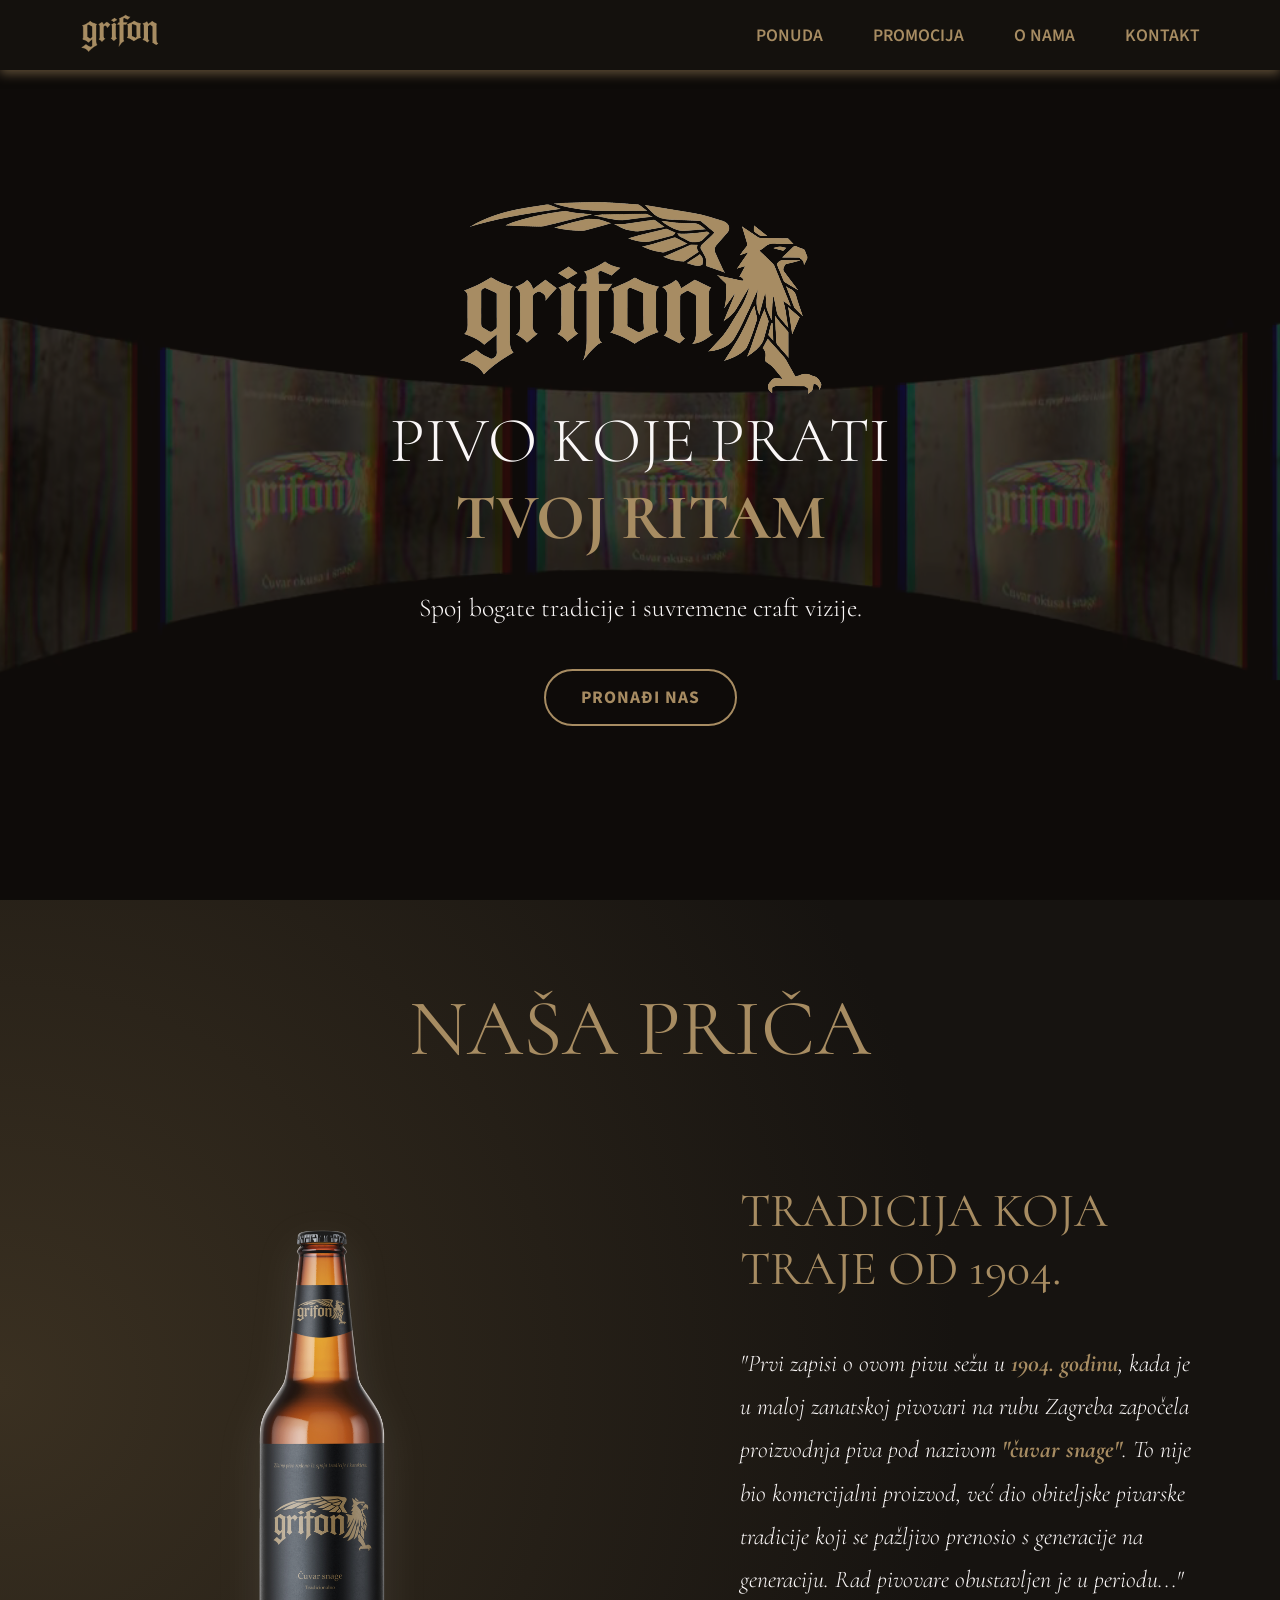
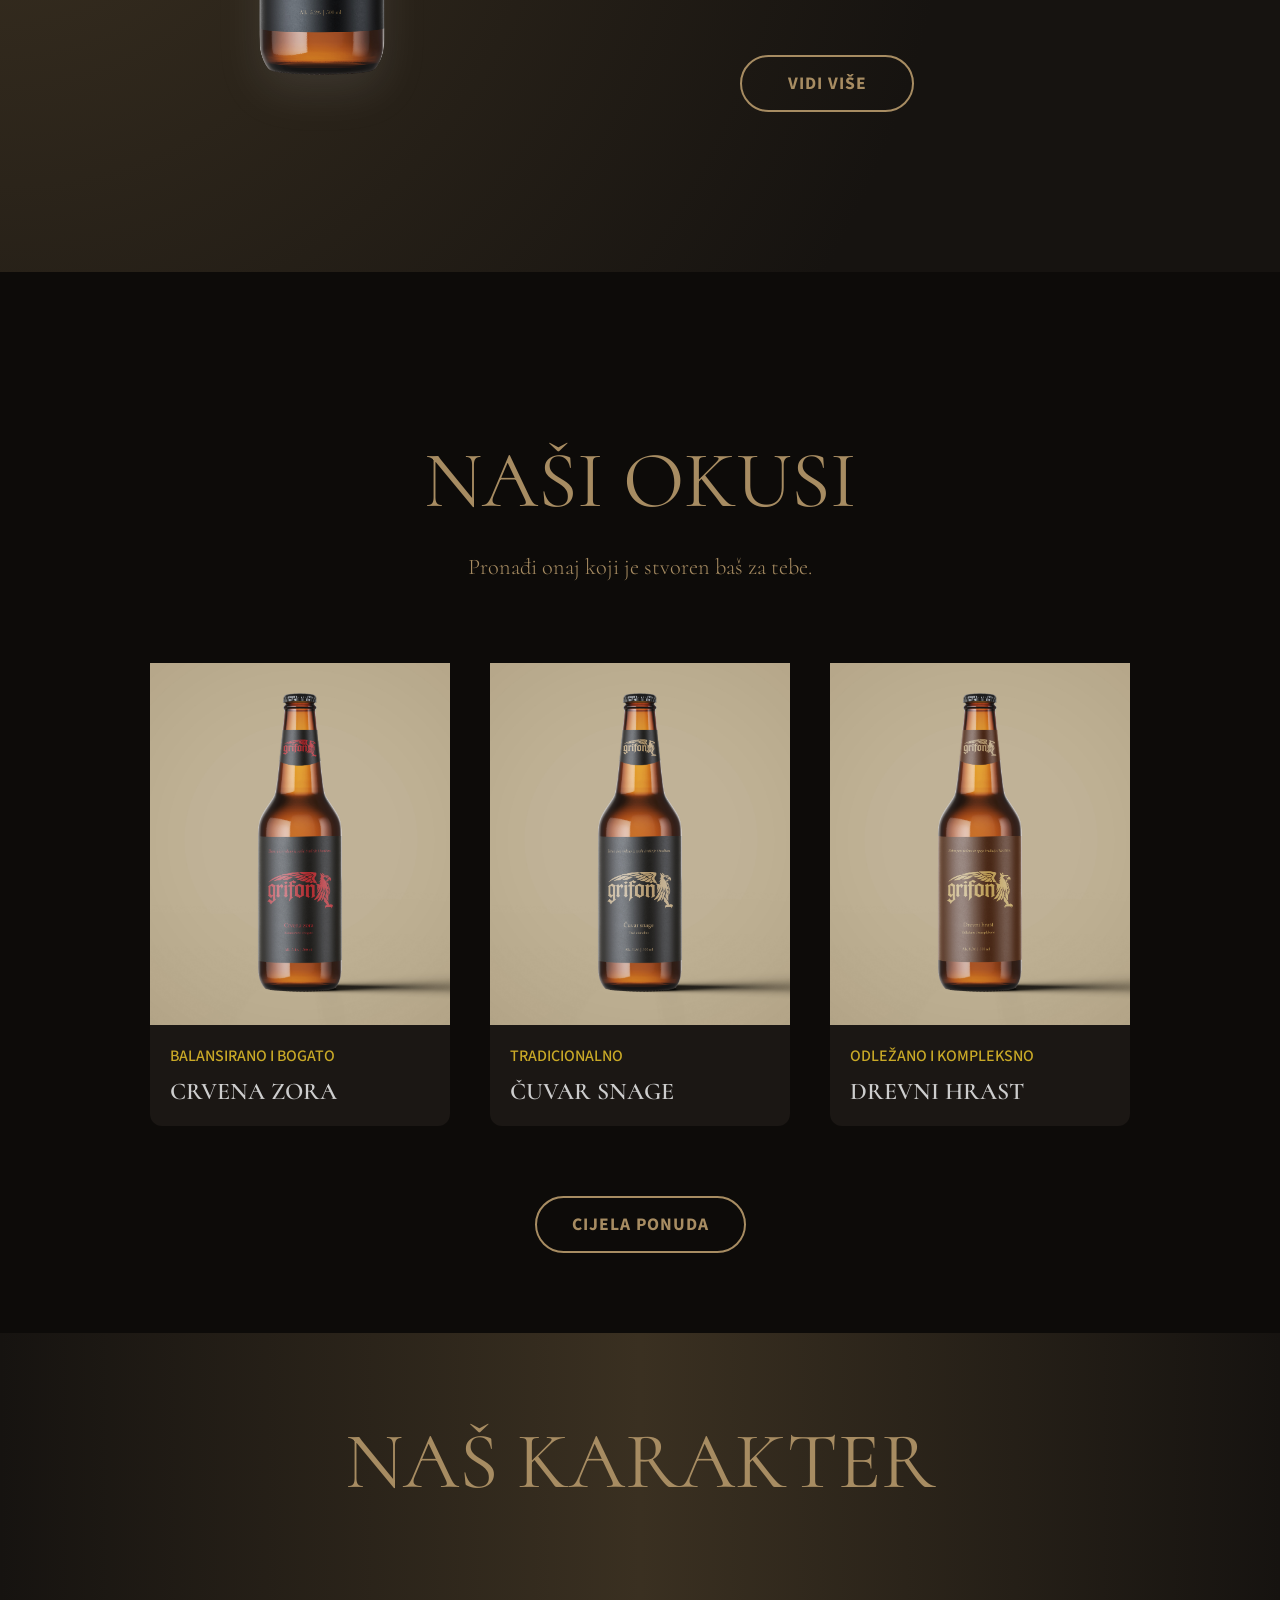
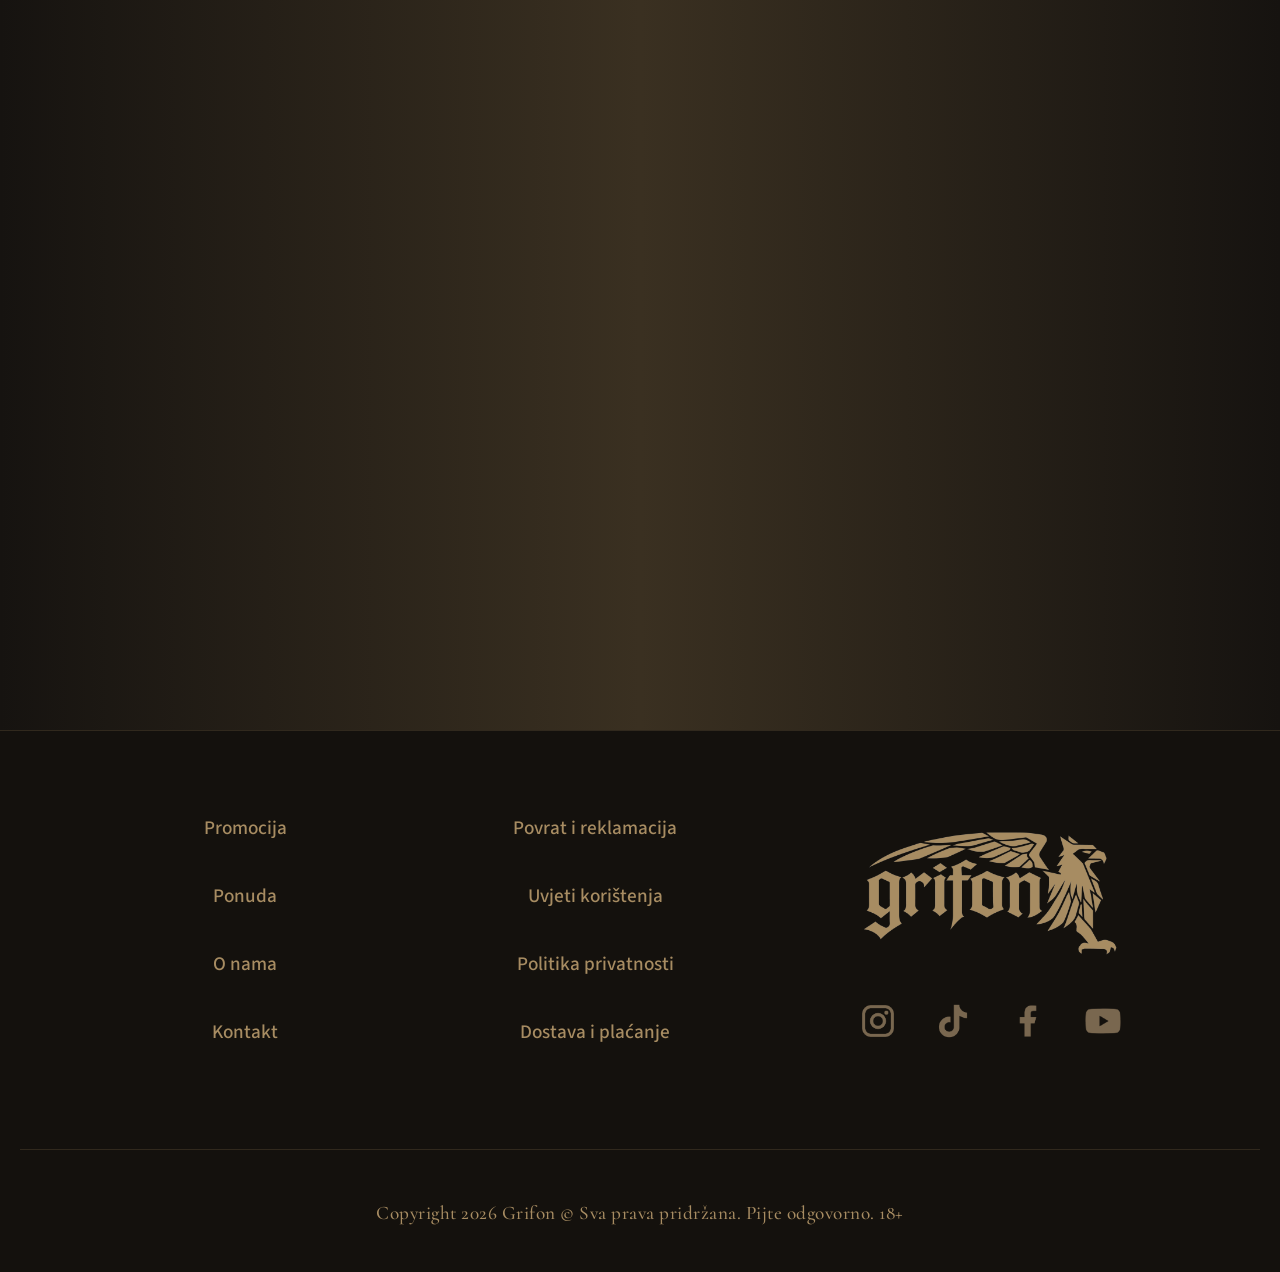
==== index.html @ 4ed9a8dc "Add files via upload" ====
<!DOCTYPE html>
<head>
   <meta charset="UTF-8">
   <meta name="viewport" content="width=device-width, initial-scale=1.0">
   <title>Grifon</title>
   <link rel="icon" type="image/png" href="slike/favicon.png">
   <link rel="preconnect" href="https://fonts.googleapis.com">
   <link rel="preconnect" href="https://fonts.gstatic.com" crossorigin>
   <link href="https://fonts.googleapis.com/css2?family=Cormorant:ital,wght@0,300..700;1,300..700&family=Source+Sans+3:ital,wght@0,200..900;1,200..900&display=swap" rel="stylesheet">
   <link rel="stylesheet" type="text/css" href="style.css">
   <script src="script.js"></script>
</head>
<body>
   <nav>
      <a href="index.html"><img src="slike/logotip.png" alt="logo" width="80px"></a>
      <div class="izbornik">
         <a href="ponuda.html">Ponuda</a>
         <a href="reklama.html">Promocija</a>
         <a href="onama.html">O nama</a>
         <a href="kontakt.html">Kontakt</a>
         <img src="slike/hamb.png" class="hamb" width="50px" onclick="sidebar()">
      </div>
      <div class="sidebar">
         <img src="slike/x.png" class="izlaz" width="50px" onclick="sakrij()">
         <a href="ponuda.html">Ponuda</a>
         <a href="reklama.html">Promocija</a>
         <a href="onama.html">O nama</a>
         <a href="kontakt.html">Kontakt</a>
      </div>
   </nav>
   <section class="home">
      <video autoplay muted loop playsinline class="bg-video">
         <source src="video/klip.webm" type="video/webm">
         Your browser does not support the video tag.
      </video>
      <div class="home-content fade-up-home">
         <video src="video/logo.webm" width="400" autoplay loop muted playsinline></video>
         <div class="naslov">
            <h1>Pivo koje prati <br><span>tvoj ritam</span></h1>
            <h3>Spoj bogate tradicije i suvremene craft vizije.</h3>
            <a href="kontakt.html" class="cta">Pronađi nas</a>
         </div>
      </div>
   </section>
   <section class="origin">
      <h1>Naša priča</h1>
      <div class="origin-content fade-up">
         <section class="piva-animacija-sekcija">
            <div class="animacija-container">
               <img src="slike/cs.png" alt="Čuvar snage" class="boca animacija-cs">
               <img src="slike/nl.png" alt="Noćni lovac" class="boca animacija-nl">
               <img src="slike/sk.png" alt="Srebrna kandža" class="boca animacija-sk">
               <img src="slike/dh.png" alt="Drevni hrast" class="boca animacija-dh">
               <img src="slike/cz.png" alt="Crvena zora" class="boca animacija-cz">
               <img src="slike/zd.png" alt="Zeleni dragulj" class="boca animacija-zd">
            </div>
         </section>
         <div class="origin-tekst">
            <h2>Tradicija koja traje od 1904.</h2>
            <p><i>"Prvi zapisi o ovom pivu sežu u <span>1904. godinu</span>, kada je u maloj zanatskoj pivovari
               na rubu Zagreba započela proizvodnja piva pod nazivom <span>"čuvar snage"</span>. To nije bio komercijalni proizvod, 
               već dio obiteljske pivarske tradicije koji se pažljivo prenosio s generacije na generaciju.
               Rad pivovare obustavljen je u periodu..."</i> 
            </p>
            <a href="onama.html" class="cta">Vidi više</a>
         </div>
      </div>
   </section>
   <section class="kartice">
      <div class="kartice-header">
         <h2>NAŠI OKUSI</h2>
         <p class="kartice-header-tekst">Pronađi onaj koji je stvoren baš za tebe.</p>
      </div>
      <a href="product_crvena_zora.html" class="product-link fade-up">
         <div class="card1">
            <div class="card-image-wrapper">
               <img src="slike/crvena_zora.jpg" alt="" width="300px">
            </div>
            <p class="card-subtitle">BALANSIRANO I BOGATO</p>
            <p class="card-title">Crvena zora</p>
         </div>
      </a>
      <a href="product_cuvar_snage.html" class="product-link fade-up">
         <div class="card2">
            <div class="card-image-wrapper">
               <img src="slike/cuvar_snage.jpg" alt="" width="300px">
            </div>
            <p class="card-subtitle">TRADICIONALNO</p>
            <p class="card-title">Čuvar snage</p>
         </div>
      </a>
      <a href="product_drevni_hrast.html" class="product-link fade-up">
         <div class="card5">
            <div class="card-image-wrapper">
               <img src="slike/drevni_hrast.jpg" alt="" width="300px">
            </div>
            <p class="card-subtitle">ODLEŽANO I KOMPLEKSNO</p>
            <p class="card-title">Drevni hrast</p>
         </div>
      </a>
      <div class="kartice-cta">
         <a href="ponuda.html" class="cta">Cijela ponuda</a>
      </div>
   </section>
   <section class="karakter">
      <h1>Naš karakter</h1>
      <div class="kolone">
         <div class="karakter-lijeva-kolona fade-right">
            <div class="kartica">
               <h3><span>Pivski potpis</span></h3>
               <p>Svaka boca prolazi proces dugog odležavanja, osiguravajući beskompromisnu kvalitetu.</p>
            </div>
            <div class="kartica">
               <h3><span>Prirodni sastojci</span></h3>
               <p>Koristimo isključivo izvorsku vodu i najkvalitetnije prirodne sirovine, bez dodanih aditiva.</p>
            </div>
            <div class="kartica">
               <h3><span>Domaća receptura</span></h3>
               <p>Nastalo iz strasti prema pivarstvu, Grifon spaja tradicionalne metode s modernim pivskim trendovima.</p>
            </div>
         </div>
         <div class="karakter-pivo zoom-in">
            <img src="slike/cs.png" alt="">
         </div>
         <div class="karakter-desna-kolona fade-left">
            <div class="kartica">
               <h3><span>Bogata aroma</span></h3>
               <p>Harmoničan spoj probranih sorti hmelja i prženog slada stvara pun, zaokružen okus.</p>
            </div>
            <div class="kartica">
               <h3><span>Zlatni odsjaj</span></h3>
               <p>Bistro pivo zlatne boje s gustom, postojanom pjenom koja mami na prvi gutljaj.</p>
            </div>
            <div class="kartica">
               <h3><span>Savršen balans </span></h3>
               <p>Uz umjerenu gorčinu i osvježavajuću notu, Grifon je pivo koje se lako pamti i još lakše pije.</p>
            </div>
         </div>
      </div>
   </section>
   <footer>
      <div class="footer-linkovi1">
         <a href="reklama.html">Promocija</a>
         <a href="ponuda.html">Ponuda</a>
         <a href="onama.html">O nama</a>
         <a href="kontakt.html">Kontakt</a>
      </div>
      <div class="footer-linkovi2">
         <a href="#">Povrat i reklamacija</a>
         <a href="#">Uvjeti korištenja</a>
         <a href="#">Politika privatnosti</a>
         <a href="#">Dostava i plaćanje</a>
      </div>
      <div class="kol1">
         <a href="index.html"><img src="slike/logo.png" alt="" width="500px" class="footer-logo"></a>
         <div class="footer-socials">
            <a href="https://www.instagram.com/" target="_blank"><img src="slike/inst.png" alt="instagram"></a>
            <a href="https://www.tiktok.com/" target="_blank"><img src="slike/tt.png" alt="tiktok"></a>
            <a href="https://www.facebook.com/" target="_blank"><img src="slike/fb.png" alt="facebook"></a>
            <a href="https://www.youtube.com/" target="_blank"><img src="slike/yt.png" alt="youtube"></a>
         </div>
      </div>
      <div class="footer-bottom">
         <p>Copyright 2026 Grifon © Sva prava pridržana. Pijte odgovorno. 18+</p>
      </div>
   </footer>
</body>
</html>
---- style.css ----
body {
    padding: 0;
    margin: 0;
    overflow-x: hidden;
    background-color: #14110D;
}
.naslov h1, .origin h1, .karakter h1, .kartice-header h2, .card-title, .kartica h3, .info-card h3, .contact-header h2, 
.naslov-proizvoda, .razno-naslov h2, .promo-header h1, .origin-tekst h2, .onama h1, .timeline-sadrzaj h2, .igra-header h1 {
    font-family: "Cormorant", serif;
    font-optical-sizing: auto;
    font-weight: 400;
    font-style: normal;
    text-transform: uppercase;
}
.naslov h3, .kartica p, .kartice-header p, .footer-bottom p, .origin-content p, .contact-header p, 
.info-card p, .podnaslov-proizvoda, .product-opis p, .product-opis h3, .reklama-header h1, .reklama-header p, .onama-blok p, .timeline-sadrzaj p, .igra-header p    {
    font-family: "Cormorant", serif;
    font-optical-sizing: auto;
    font-weight: 300;
   font-style: normal;
    line-height: 2;
}
a, .card-subtitle, label, input, textarea, .sidebar a  {
    font-family: "Source Sans 3", sans-serif;
    font-weight: 400;
    font-style: normal;
    font-optical-sizing: auto;
}
.origin h1, .karakter h1, .kartice-header h2 {
    font-style: normal;
    font-size: 5em;
    color: #a78c62;
}
nav, .izbornik, .home, .naslov, .origin, .origin-content, .origin-tekst, .piva-animacija-sekcija, .karakter, .kolone, .kartice-container,
.karakter-lijeva-kolona, .karakter-pivo, .karakter-desna-kolona, .kartice, .card1, .card2, .card3, .card4, .card5, .card6, .home_product,
.main_product, .product-opis, .partner-logos, .razno, .razno-kartice, .kartice-cta, .promo, .reklama, .onama-main, .onama-blok, .onama-slike, 
.timeline-sekcija, .timeline-kontejner, .timeline-sadrzaj, .contact-section, .contact-container, .info-grid, footer, .kol1, .footer-socials,
.footer-linkovi1, .footer-linkovi2 {
    display: flex;
}
.izbornik a, .sidebar a, .cta, .origin-tekst h2, .kartice-header-tekst, .kartice-header p, span, .product-opis h3, .razno-naslov h2,
.reklama-header h1, .reklama-header p, .promo-header, .onama h1, .onama-blok h3, .contact-header h2, .contact-header p, .info-card h3, footer a,
.footer-bottom p, .igra-header h1, .igra-header p  {
    color:#a78c62;
} 
.fade-up, .fade-up-home {
  opacity: 0;
  transform: translateY(100px);
  transition: opacity 0.8s ease, transform 0.8s ease;
}
.fade-blok {
    opacity: 0;
    transform: translateY(40px);
    transition: opacity 0.6s ease, transform 0.6s ease;
}
.fade-left {
  opacity: 0;
  transform: translateX(-50px);
  transition: opacity 0.8s ease, transform 0.8s ease;
}
.fade-right {
  opacity: 0;
  transform: translateX(50px);
  transition: opacity 0.8s ease, transform 0.8s ease;
}
.zoom-in {
  opacity: 0;
  transform: scale(0.8);
  transition: opacity 0.8s ease, transform 0.8s ease;
}
.fade-down {
    opacity: 0;
    transform: translateY(-40px);
    transition: opacity 0.6s ease, transform 0.6s ease;
}

.animirano {
  opacity: 1 !important;
  transform: none !important;
}
nav{                           /*---------------IZBORNIK-----------*/
    width: 100%;
    height: 70px;
    flex-wrap: wrap;
    position: fixed;
    z-index: 999;
    padding: 10px 80px;
    justify-content: space-between;
    align-items: center;
    box-sizing: border-box;
    background-color: #14110D;
    box-shadow: 0px 4px 10px rgba(167, 140, 98, 0.5);
}
.izbornik {
    gap: 50px;
    align-items: center;
}
.izbornik a, .sidebar a  {
    font-size: 1.1em;
    text-transform: uppercase;
    text-decoration: none;
    font-weight: 600;
    z-index: 1;
    transition: 0.3s ease;
}
.izbornik a:hover {
    color:#faf7f7;
}
.hamb {
    display: none;
    cursor: pointer;
}

.sidebar {
    display: none;
}
.home {                            /*---------------HOME-----------*/
    position: relative;
    width: 100%;
    height: 100vh;
    overflow: hidden;
    justify-content: center;
    align-items: center;
    color: #faf7f7;
    text-align: center;
}
.bg-video {
    position: absolute; 
    opacity: 0.3;
    z-index: -1;
    top: 0;
    left: 0;
    right: 0;
    bottom: 0;
    width: 100vw; 
    height: 100vh; 
    object-fit: cover;
}
.home-content {
    z-index: 1;
}
.naslov {
    flex-direction: column;
    align-items: center;
}
.naslov h1 {
    font-size: 4em;
    font-weight:100;
    line-height: 1.2;
    padding: 0;
    margin: 0;
}
.naslov h3 {
    font-size: 1.6em;
    padding-bottom: 10px;
}
.cta {
    display: inline-block;
    background-color: transparent;          
    border: 2px solid #a78c62; 
    padding: 14px 35px;
    font-size: 1.1rem;
    font-weight: 700;
    text-decoration: none;
    text-transform: uppercase;
    letter-spacing: 1px;
    border-radius: 30px;       
    transition: all 0.3s ease;
}
.cta:hover {
    background-color: #a78c62; 
    color: #161310;           
    box-shadow: 0 0 20px rgba(167, 140, 98, 0.4); 
    transform: translateY(-2px);
}
.origin {                                                   /*---------------NAŠA PRIČA-----------*/
    position: relative;
    padding: 80px 0px;
    flex-direction: column;
    align-items: center;
    gap: 75px;
    color: #faf7f7;
    box-sizing: border-box;
    background: radial-gradient(circle at left, #3a3021 0%, #161310 70%);
}
.origin h1 {
    margin: 0;
}
.origin-content {
    justify-content: center;
    align-items: center;
    width: 100%;
    flex-wrap: wrap; 
}
.origin-content .piva-animacija-sekcija {
    flex: 1 0 600px; 
    margin: 0; 
}
.origin-tekst {
    flex-direction: column;
    padding: 10px 80px 80px 80px;
    flex: 1 1 400px; 
}
.origin-tekst .cta { 
    display: inline-block; 
    width: 100px;
    text-align: center;
    margin-top: 30px;
}
.origin-tekst h2 {
    font-weight: 400;
    font-style: normal;
    font-size: 3em;
    margin: 20px 0px 20px 0px;
}
.origin-content p {
    font-size: 1.5em;
    line-height: 1.8;
}
.piva-animacija-sekcija {
    position: relative;
    width: 100%;
    height: auto;
    flex-direction: column;
    align-items: center;
    justify-content: flex-start;
    padding: 80px 10px 30px 10px;
    margin: 0px 0px 80px 0px;
    box-sizing: border-box;
    transition: 0.8s ease;
    overflow: hidden;
}
.animacija-container {
    position: relative;
    width: 600px; 
    height: 420px;
}
.animacija-container .boca {
    position: absolute;
    width: 100px; 
    height: auto;
    transition: transform 0.9s, opacity 0.4s ease;
    filter: drop-shadow(0 12px 15px rgba(230, 230, 230, 0.1));
    animation: trzanje 0.3s infinite ease-in-out;
}
.piva-animacija-sekcija:hover .boca {
    animation-play-state: paused; 
}
@keyframes trzanje {
    0% {
        margin-left: 0px;
    }
    25% {
        margin-left: -5px; 
    }
    75% {
        margin-left: 5px; 
    }
    100% {
        margin-left: 0px;
    }
}
.animacija-cs { 
    transform: translate(242px, 0) scale(1.4); 
    z-index: 5; 
}
.animacija-cz, .animacija-dh, .animacija-nl, .animacija-sk, .animacija-zd{
    transform: translate(242px, 0px);
    z-index: 4;
    opacity: 0; 
}

.piva-animacija-sekcija:hover .animacija-cs  {     
    transform: translate(185px, 0) scale(1.15); 
    z-index: 4; 
}
.piva-animacija-sekcija:hover .animacija-nl { 
    transform: translate(300px, 0) scale(1.15); 
    z-index: 3; 
    opacity: 1;
}
.piva-animacija-sekcija:hover .animacija-dh { 
    transform: translate(110px, -20px) scale(1.02); 
    z-index: 2; 
    opacity: 1;
}
.piva-animacija-sekcija:hover .animacija-sk{
    transform: translate(390px, -20px) scale(1.02); 
    z-index: 2; 
    opacity: 1;
}
.piva-animacija-sekcija:hover .animacija-cz { 
    transform: translate(40px, -40px) scale(0.90); 
    z-index: 1; 
    opacity: 1;
}
.piva-animacija-sekcija:hover .animacija-zd {
    transform: translate(460px, -40px) scale(0.90); 
    z-index: 1; 
    opacity: 1;
}
.karakter {                                           /*---------------NAŠ KARAKTER-----------*/
    padding: 80px 30px; 
    flex-direction: column;
    align-items: center;
    color:#faf7f7;
    background: linear-gradient(90deg, #161310 0%, #3a3021 50%, #161310 100%);
    gap: 50px;
}
.karakter h1 {
    margin: 0;
    text-align: center;
}
.kolone {
    width: 100%;           
    max-width: 1000px; 
    flex-direction: row;
    flex-wrap: wrap;        
    align-items: center;    
    justify-content: flex-start;
    gap: 30px;          
}
.karakter-lijeva-kolona {
    flex-direction: column;
    justify-content: center;
    align-items: center;
    flex: 1 1 300px; 
    min-width: 280px;    
}
.karakter-pivo {
    justify-content: center;
    align-items: center;
    flex: 1 1 250px; 
    min-width: 200px;
}
.karakter-pivo img {
    width: 100%;
    max-height: 450px;       
    object-fit: contain;
}
.karakter-desna-kolona {
    height: 100%;
    flex-direction: column;
    justify-content: center;
    align-items: center;
    flex: 1 1 300px; 
    min-width: 280px;
}
.kartica {
    width: 320px;              
    height: 220px;
    margin-bottom: 10px;
    padding: 10px 20px;
    overflow: hidden;
    box-sizing: border-box;
    transition: box-shadow 0.3s ease;
    box-shadow: 0 0 0 #44392c, 0 0 0 #44392c;
}
.kartica:hover {
    box-shadow: -4px 0 0 #44392c, 4px 0 0 #44392c;
}
.kartica h3 {
    font-size: 1.5em;
    text-align: center;
}
.kartica p {
    font-size: 1.3em;
    line-height: 1.5;
    text-align: center;
}
.kartice {                                                      /*---------------NAŠI OKUSI, KARTICE EDICIJA-----------*/
    background-color: #0d0b09; 
    padding: 80px 20px;
    flex-direction: row;
    flex-wrap: wrap;          
    justify-content: center;
    align-items: center;
    gap: 40px;                
    width: 100%;
    box-sizing: border-box;
}
.kartice-header {
    flex: 1 1 100%;            
    text-align: center;
    margin-bottom: 20px;       
}
.kartice-header h2 {
    margin: 80px 0px 0px 0px;
}
.kartice-header p {
    font-size: 1.4em;
    line-height: 1.3;
}
.kartice-container {
    width: 100%;           
    max-width: 1000px; 
    flex-direction: row;
    flex-wrap: wrap;        
    align-items: center;    
    justify-content: center;
    gap: 30px; 
}
.card1, .card2, .card3, .card4, .card5, .card6 {
    background-color: #1b1714;
    border-radius: 12px;
    width: 300px;             
    flex-direction: column;
    transition: 0.5s ease;
}
.card-image-wrapper {
    position: relative; 
    width: 100%;
    overflow: hidden;  
}
.card-image-wrapper img {
    display: block;
    width: 100%;
    height: auto;
    transition: 0.5s ease; 
}
.card-image-wrapper::after {
    content: '';
    position: absolute;
    top: 0;
    left: 0;
    width: 100%;
    height: 100%;
    background: linear-gradient(90deg, #161310 0%, #b9ac92 40%, #b9ac92 60%, #161310 100%);
    opacity: 0;
    transition: opacity 0.5s ease; 
    mix-blend-mode: multiply; 
}
.card1:hover .card-image-wrapper img,
.card2:hover .card-image-wrapper img,
.card3:hover .card-image-wrapper img,
.card4:hover .card-image-wrapper img,
.card5:hover .card-image-wrapper img,
.card6:hover .card-image-wrapper img { 
    transform: scale(1.10);
}

.card1:hover .card-image-wrapper::after,
.card2:hover .card-image-wrapper::after,
.card3:hover .card-image-wrapper::after,
.card4:hover .card-image-wrapper::after,
.card5:hover .card-image-wrapper::after,
.card6:hover .card-image-wrapper::after { 
    opacity: 0.8; 
}
.kartice img {
    max-width: 100%;
    height: auto;
    object-fit: cover;
}
.card-subtitle, .card-title {
    margin: 0;         
    padding: 0;        
}
.card-title {
    color: #cdcdcd;
    font-size: 1.5rem;
    font-weight: 600;
    transition: 0.5s ease;
    padding: 10px 20px 20px 20px;
}
.card-subtitle {
    color: #c9a927;
    font-weight: 500;
    padding:20px 0px 0px 20px;
    transition: color 0.5s ease;
}
.card1:hover .card-title { color:#a21419; }
.card2:hover .card-title { color:#a78c62; }
.card3:hover .card-title { color:#e0dede; }
.card4:hover .card-title { color:#3d8835; }
.card5:hover .card-title { color:#a78c62; }
.card6:hover .card-title { color:#102336; }
.card5:hover  { background-color:#401b06; }
.card6:hover  { background-color:#B3BDC6; }
.card6:hover .card-subtitle { color:#102336; }

.product-link {
    text-decoration: none;
}
.product-link:hover {
    cursor: pointer;
}
.home_product {                                                     /*---------------PROIZVOD-----------*/
    width: 100%;
    height: 100vh; 
    background-size: cover;      
    flex-direction: column;
    justify-content: center;     
    background-repeat: no-repeat;
    padding: 20px 80px; 
    box-sizing: border-box;
}
#crvena_zora {
    background-image: url('slike/wpaper_cz1.jpg');
    background-position:center top 20%;  
}
#cuvar_snage {
    background-image: url('slike/wpaper_cs1.jpg');
    background-position:center top 20%;  
}
#drevni_hrast {
    background-image: url('slike/wpaper_dh1.jpg');
    background-position:center top 15%;  
}
#nocni_lovac {
    background-image: url('slike/wpaper_nl.jpg');
    background-position:center top 20%;  
}
#zeleni_dragulj {
    background-image: url('slike/wpaper_zk1.jpg');
    background-position:center top 20%;  
}
#srebrna_kandza {
    background-image: url('slike/wpaper_sk1.jpg');
    background-position:center top 20%;  
}
.hero-product-tekst {
    padding: 0px 80px; 
}
.naslov-proizvoda {
    font-size: 5em;
    font-weight: bold;
    color: #faf7f7;
    text-transform: uppercase;
    margin-bottom: 10px;
    letter-spacing: 2px;
    text-shadow: 3px 3px 3px rgba(0, 0, 0, 0.8);
}

.podnaslov-proizvoda {
    font-size: 1.8rem;
    color: #faf7f7;
    line-height: 1;
    font-weight: 700;
    margin-bottom: 5px;
    text-shadow: 2px 2px 1px rgba(0, 0, 0, 0.8);
}
.main_product {
    flex-wrap: wrap;         
    gap: 80px;               
    align-items: flex-start; 
    justify-content: center;
    max-width: 1280px;     
    margin: 60px auto;     
    padding: 20px 80px;
    box-sizing: border-box;
}

.product_photo {
    flex: 1 1 400px;         
    max-width: 500px;
   background-color: #b9ac92;
}
.product_photo img {
    width: 100%;
    height: auto;
    display: block;
    object-fit: contain;
}
.product-opis {
    flex: 1 1 450px;         
    flex-direction: column;  
    gap: 20px;               
}
.product-opis p {
    font-size: 1.3em;
    line-height: 1.5;
    color:#faf7f7;
    margin: 0;
}
span {
    font-weight: bold;
}

.product-opis h3 {
    font-size: 1.5em; 
    font-weight: bold;       
    margin: 15px 0 0 0;
    text-transform: uppercase;
}
.partner-logos {
    flex-wrap: wrap;         
    gap: 25px;               
    align-items: center;
}
.partner-logos img {
    height: 60px;           
    width: auto;
    object-fit: contain;
}
.razno {
    flex-direction: column;  
    align-items: center;   
    max-width: 1200px;       
    margin: 80px auto;  
    padding: 0px 80px;
    box-sizing: border-box;
}
.razno-naslov {
    width: 100%;
    margin-bottom: 20px;  
    text-align: center;
}

.razno-naslov h2 {
    font-size: 2.5rem;
    text-transform: uppercase;
}
.razno-kartice {
    flex-wrap: wrap;          
    justify-content: center;  
    gap: 40px;                 
    width: 100%;
}
.kartice-cta {
    flex: 1 1 100%;           
    justify-content: center;   
    margin-top: 30px;         
}              
.promo {                                                          /*---------------REKLAMA-----------*/
    flex-direction: column;   
    align-items: center;       
    justify-content: center;
    width: 100%;
    padding: 100px 80px 80px 80px;
    box-sizing: border-box;
    background: linear-gradient(160deg, #3a3021 0%, #161310 50%, #3a3021 100%);
}
.promo-header {
    width: 100%;
    text-align: center;        
    margin-bottom: 50px;   
}
.promo-header h1 {
    font-size: 5em;
    text-transform: uppercase;
    margin-bottom: 5px;
}
.reklama {
    display: flex;
    flex-direction: row;   
    flex-wrap: wrap;
    align-items: center;
    justify-content: center;
    gap: 60px;
    width: 100%;
    padding: 30px 80px 30px 80px;
    box-sizing: border-box;
}
.reklama-header {
    flex: 1 1 400px;
    display: flex;
    flex-direction: column;
    align-items: flex-start;
    gap: 0px;
}
.reklama-header h1, .igra-header h1 {
    font-size: 2.5em;
    font-weight: 500;
    text-transform: uppercase;
    margin: 0;
}
.reklama-header p, .igra-header p {
    font-size: 1.4em;
    line-height: 1.5;
}

.video {
    flex: 1 1 400px;
    display: flex;
    flex-direction: column;
    align-items: center;
    justify-content: center;
    gap: 20px;
    position: relative;
    aspect-ratio: 16 / 9;
    width: 100%;
    min-width: 400px;
    max-width: 600px;
    border-radius: 8px;
    filter: drop-shadow(0px 0px 20px rgba(167, 140, 98, 0.7));
    overflow: hidden;
}
.video iframe {
    position: absolute;
    top: 0;
    left: 0;
    width: 100%;
    height: 100%;
    border: none;
}

.igra {
    display: flex;
    flex-direction: row;
    flex-wrap: wrap;
    align-items: center;
    justify-content: center;
    gap: 60px;
    width: 100%;
    padding: 80px 80px 30px 80px;
    box-sizing: border-box;
}
.igra-header {
    flex: 1 1 400px;
    display: flex;
    flex-direction: column;
    align-items: flex-start;
    gap: 15px;
}
.igra-slika {
    flex: 1 1 400px;
    width: 100%;
    min-width: 400px;
    max-width: 600px;
    display: flex;
    flex-direction: column;
    align-items: center;
    justify-content: center;
    gap: 20px;
    position: relative;
    filter: drop-shadow(0px 0px 20px rgba(167, 140, 98, 0.7));
}
.igra-slika img {
    width: 100%;
    height: auto;
    display: block;
}             
.onama {                                                                    /*---------------O NAMA-----------*/
    padding: 60px 20px;
    box-sizing: border-box;
    max-width: 1200px; 
    margin: 0 auto;    
    position: relative;
}
.onama::before {
    content: '';
    position: fixed;
    inset: 0;
    background-image: var(--bg-slika);
    background-size: cover;
    background-position: center;
    opacity: 0;
    transition: opacity 0.6s ease, background-image 0.6s ease;
    z-index: -1;
    pointer-events: none;
}
.onama.aktivan::before {
    opacity: 0.05;
}
.onama h1 {
    text-align: center;
    margin: 100px 0px;
    font-size: 5rem;
}
.onama-main {
    flex-direction: column;
    padding: 20px 80px;
    box-sizing: border-box;
    gap: 60px; 
}
.onama-blok {
    flex-wrap: wrap;
    align-items: center;
    gap: 50px;
}
.onama-blok .tekst-sadrzaj {
    flex: 1 1 500px;
    align-self: flex-start;
}
.onama-blok h3 {
    margin-top: 0;
    margin-bottom: 15px;
    font-size: 1.8em;
    text-transform: uppercase;
}
.onama-blok p {
    line-height: 1.5;
    font-size: 1.3em;
    color: #faf7f7;
}
.onama-slike {
    flex: 1 1 400px;
    justify-content: center;
    transition: 0.3s ease;
    transform: rotate(3deg);
}
.onama-slike:hover {
    transform: rotate(0deg);
}
.onama-slike img {
    width: 100%;
    max-width: 500px;
    min-width: 280px;
    height: auto;
    border-radius: 8px;
    object-fit: cover;
}
.onama-blok:nth-child(2) .tekst-sadrzaj {
    order: 2;
}
.onama-blok:nth-child(2) .onama-slike {
    order: 1;
}
.timeline-sekcija {
    padding: 60px 20px;
    box-sizing: border-box;
    width: 100%;
    background: linear-gradient(90deg, #161310 0%, #3a3021 50%, #161310 100%);
    justify-content: center;
}
.timeline-kontejner {
    flex-direction: column;
    max-width: 800px;
    width: 100%;
    position: relative;
}
.timeline-kontejner::before { 
    content: '';
    position: absolute;
    left: 15px; 
    top: 10px;
    bottom: 10px;
    width: 4px;
    background-color: #a78c62; 
}
.timeline-blok {
    position: relative;
    padding-left: 50px; 
    padding-bottom: 40px;
    box-sizing: border-box;
}
.timeline-blok:last-child {
    padding-bottom: 0;
}
.timeline-blok::after {
    content: '';
    position: absolute;
    left: 7px; 
    top: 5px;
    width: 20px;
    height: 20px;
    border-radius: 50%;
    background-color: #faf7f7; 
    border: 4px solid #17100a; 
    box-sizing: border-box;
    z-index: 1;
}
.timeline-sadrzaj {
    flex-direction: column;
    gap: 0px;
    padding: 0px 20px 0px 0px;
}
.timeline-sadrzaj h2 {
    font-size: 4em;
    margin: 20px 0px;
}
.timeline-sadrzaj p {
    margin: 0;
    font-size: 1.4em;
    color: #faf7f7; 
}
.contact-section {                                                 /*---------------KONTAKT-----------*/
    flex-direction: column;
    padding: 100px 80px 80px 80px;
    box-sizing: border-box;
    flex-wrap: wrap;
    align-items: center;
    justify-content: center;
    background: radial-gradient(circle at top left, rgba(58, 48, 33, 0.6) 0%, transparent 50%),
    radial-gradient(circle at bottom right, rgba(58, 48, 33, 0.6) 0%, transparent 50%),
    #161310;
}
.contact-header {
    text-align: center;
    margin-bottom: 50px;
}
.contact-header h2 {
    font-size: 5em;
    margin-bottom: 0;
}
.contact-header p {
    font-size: 1.3em;
}
.contact-container {
    flex-wrap: wrap; 
    gap: 50px;
    align-items: flex-start;
}
.info-grid {
    flex-direction: column; 
    gap: 15px;
    flex: 1; 
    min-width: 350px; 
}
.info-card {
    padding: 5px 20px;
    border-style: solid;
    border-color: #362e20;
    border-width: 2px;
    border-radius: 8px;
    transition: 0.2s ease;
}
.info-card:hover {
    border-left-color: #a78c62;
    border-width: 2px 2px 2px 25px;
}
.info-card h3 {
    font-size: 1.3em;
    font-weight: bold;
    text-transform: uppercase;
    margin-bottom: 6px;
}
.info-card p {
    font-size: 1.3em;
    line-height: 1.5;
    color: #faf7f7;
}
.contact-form-container {                                /*---------------KONTAKT FORMA-----------*/
    border: 2px solid #362e20;
    padding: 40px;
    border-radius: 8px;
    flex: 1; 
    min-width: 400px;
}
.form-group {
    margin-bottom: 20px;
}
.form-group label {
    display: block;
    font-size: 1em;
    font-weight: 500;
    text-transform: uppercase;
    margin-bottom: 8px;
    color: #faf7f7;
}
.form-group input, 
.form-group textarea {
    width: 100%;
    padding: 10px 0px;
    background-color: #30281c;
    padding-left: 15px;
    border: 1px solid transparent;
    box-sizing: border-box;
    color:#faf7f7;
    border-radius: 5px;
    font-size: 1em;
    font-weight: 500;
    transition: 0.3s ease;
}
.form-group input:focus, 
.form-group textarea:focus {
    outline: none;
    border: 1px solid #a78c62;
    background: none;
}
.form-group textarea {
    height: 150px;
    resize: vertical;
}
.submit-btn {
    color: #fff;
    background: none;
    border: 1px solid #a78c62;
    padding: 15px 30px;
    font-size: 1rem;
    font-weight: 600;
    text-transform: uppercase;
    letter-spacing: 1px;
    border-radius: 5px;
    cursor: pointer;
    width: 100%;
    transition: 0.3s;
}
.submit-btn:hover {
    background-color: #a78c62;
}
footer {                                             /*---------------PODNOŽJE-----------*/           
    padding: 80px 20px 20px 20px;
    box-sizing: border-box;
    width: 100%;
    flex-direction: row;
    border-top: 1px solid rgba(167, 140, 98, 0.2); 
    flex-wrap: wrap;          
    justify-content: center;   
    align-items: center;   
    gap: 100px;   
}
.kol1 {
    flex-direction: column;    
    align-items: center;       
    gap: 25px;              
    padding: 0px 30px;        
    max-width: 400px;  
}
.footer-logo {
    max-width: 100%;           
    width: 280px;             
    height: auto;
    object-fit: contain;
}
.footer-socials {
    flex-direction: row;      
    justify-content: center;
    align-items: center;
    gap: 35px;           
}
.footer-socials a img {
    width: 40px;              
    height: auto;
    transition: filter 0.3s ease, opacity 0.3s ease;
    filter: invert(59%) sepia(21%) saturate(541%) hue-rotate(355deg) brightness(91%) contrast(88%);
}
.footer-socials a:hover img {
    opacity: 1;
    filter: none;
}
.footer-linkovi1, 
.footer-linkovi2 {
    flex-direction: column;    
    align-items: center; 
    justify-content: center;  
    gap: 40px;                 
    flex: 1 1 180px;       
    max-width: 250px;
}
footer a {     
    text-decoration: none;
    font-size: 1.2em;
    font-weight: 500;
    transition: color 0.3s ease;
}
.footer-linkovi1 a:hover,
.footer-linkovi2 a:hover {
    color:#faf7f7;          
}
.footer-bottom {
    flex: 1 1 100%;          
    text-align: center;      
    padding-top: 25px;     
    border-top: 1px solid rgba(167, 140, 98, 0.2); 
}
.footer-bottom p {     
    font-size: 1.2em;      
    letter-spacing: 0.5px;
    font-weight: 500;
}
@media (max-width: 1160px) {
.onama-blok:nth-child(2) .tekst-sadrzaj,
    .onama-blok:nth-child(2) .onama-slike {
        order: unset;
    }
}
@media (max-width: 984px) {
    .karakter-lijeva-kolona {
        order: 1;     
        flex: 1 1 40%; 
        align-items: center;
        text-align: center;
    }
    .karakter-desna-kolona {
        order: 2;      
        flex: 1 1 40%; 
        align-items: center;
        text-align: center;
    }
    .karakter-pivo {
        order: 3;      
        flex: 1 1 100%;
        margin-top: 20px;
    }
    .karakter-pivo img {
        max-height: 350px;
    }
    .hero-product-tekst {
        padding: 0px 0px; 
    }
}
@media (max-width: 900px) {
    .piva-animacija-sekcija {
        padding: 0px 10px 0px 10px;
    }
    .animacija-container {
        transform: scale(0.7); 
    }

    .promo {
        padding: 80px 20px; 
    }
    .promo-header {   
        margin-bottom: 0px;   
}
    .video {
        width: 100%;
        max-width: 100%;
    }
}
@media (max-width: 768px) {
    nav{                           /*---------------IZBORNIK-----------*/
        padding: 10px 30px;
    }
    .izbornik a {
        display: none;
    }
    .hamb {
        display: block;
        position: absolute;
        top: 10px;
        right: 30px;
    }
    .sidebar {
        display: flex;
        flex-direction: column;
        align-items: start;
        gap: 25px;
        position: fixed;
        top: 0;
        right: 0;
        width: 200px;
        height: 100vh;
        background-color: #161310;
        border-left: 1px solid #44392c; 
        padding-top: 100px;
        z-index: 9999;
        transform: translateX(100%);
        transition: transform 0.4s ease;
    }
    .sidebar.otvoren {
        transform: translateX(0);
    }

    .sidebar a {
        display: block;
        font-size: 1.2em;
        width: 100%;
        padding: 5px 20px 5px 40px; 
        box-sizing: border-box;
    }
    .sidebar a:hover {
        color: #faf7f7;
    }
    .izlaz {
        position: absolute;
        top: 10px;
        right: 30px;
        cursor: pointer;
    }
    .naslov h1 {
        font-size: 2.5em;
    }
    .naslov h3 {
        font-size: 1em;
        padding: 0px 30px;
    }
    .origin-content .piva-animacija-sekcija {
        flex: 1 0 350px; 
    }
    .onama-main {
        padding: 20px 20px;
    }
    .onama-blok {
        flex-direction: column;
        align-items: center;
    }
    .onama-blok .tekst-sadrzaj, .onama-slike {
        flex: 1 1 100%;
        width: 100%;
    }
    .onama-slike img {
        width: 100%;
        max-width: 100%;
    }
    .kartice-header h2 {
        font-size: 3.5em;
        margin: 25px 0px 0px 0px;
    }
    .kartice-header p {
       padding: 0px 30px;
    }
    #crvena_zora {
        background-position: 70% 20%; 
        background-image: url('slike/wpaper_cz1_blur.jpg');
    }
    #cuvar_snage {
        background-position: 70% 20%; 
        background-image: url('slike/wpaper_cs1_blur.jpg');
    }
    #drevni_hrast {
        background-position: 70% 20%;
        background-image: url('slike/wpaper_dh1_blur.jpg');
    }
    #nocni_lovac {
        background-position: 70% 20%;
        background-image: url('slike/wpaper_nl_blur.png');
    }
    #zeleni_dragulj {
        background-position: 70% 20%;  
        background-image: url('slike/wpaper_zk1_blur.jpg');
    }
    #srebrna_kandza {
        background-position: 70% 20%;
        background-image: url('slike/wpaper_sk1_blur.jpg');
    }
    .hero-product-tekst {
        text-align: center;
    }
    .naslov-proizvoda {
        font-size: 3em;
    }
    .podnaslov-proizvoda {
        font-size: 1.2em;
    }
    .promo-header h1 {
        font-size: 3.5em;
    }
    .cta {
        align-self: center;
    }
    .reklama-header h1, .igra-header h1 {
        font-size: 2em;
    }
    .contact-header h2 {
        font-size: 3.5em;
    }
    .onama h1 {
        margin: 50px 0px;
        font-size: 3.5rem;
    }
    .footer-linkovi2 {
        padding: 0px 50px;
    }
    .reklama, .igra {
        padding: 40px 20px;
    
    }
    .video {
        flex: 1 1 100%;
        width: 100%;
    }
    .igra-slika {
        flex: 1 1 100%;
        width: 100%;
    }
}
@media (max-width: 600px) {
    .footer-linkovi2 {
        padding-right: 0px 0px;
    }
}
@media (max-width: 650px) {
    .contact-section {                                              
        padding: 100px 30px 80px 30px;
    }
    .contact-form-container {                          
        border: 0px solid #362e20;
        padding: 0px;
        min-width: 100%;
    }
}
@media (max-width: 550px) {
    .home-content img {
        width: 300px;
    }
    .cta {
        padding: 20px 42px;
        font-size: 1.2em;
    }
    .origin h1 {
        font-size: 3.5em;
    }
    .origin-tekst {
        padding: 10px 30px 30px 30px;
    }
    .origin-tekst h2 {
        font-size: 2em;
    }
    .kartice-header h2 {
        font-size: 3.5em;
    }
    .karakter h1 {
        font-size: 3.5em;
    }
    .karakter-lijeva-kolona,
    .karakter-desna-kolona {
        flex: 1 1 100%; 
    }
    .info-grid {
        min-width: 100%; 
    }
    .main_product {
        padding: 20px 30px;
    }
}
@media (max-width: 480px) {
    .video, .igra-slika {
    min-width: 300px;
}
}
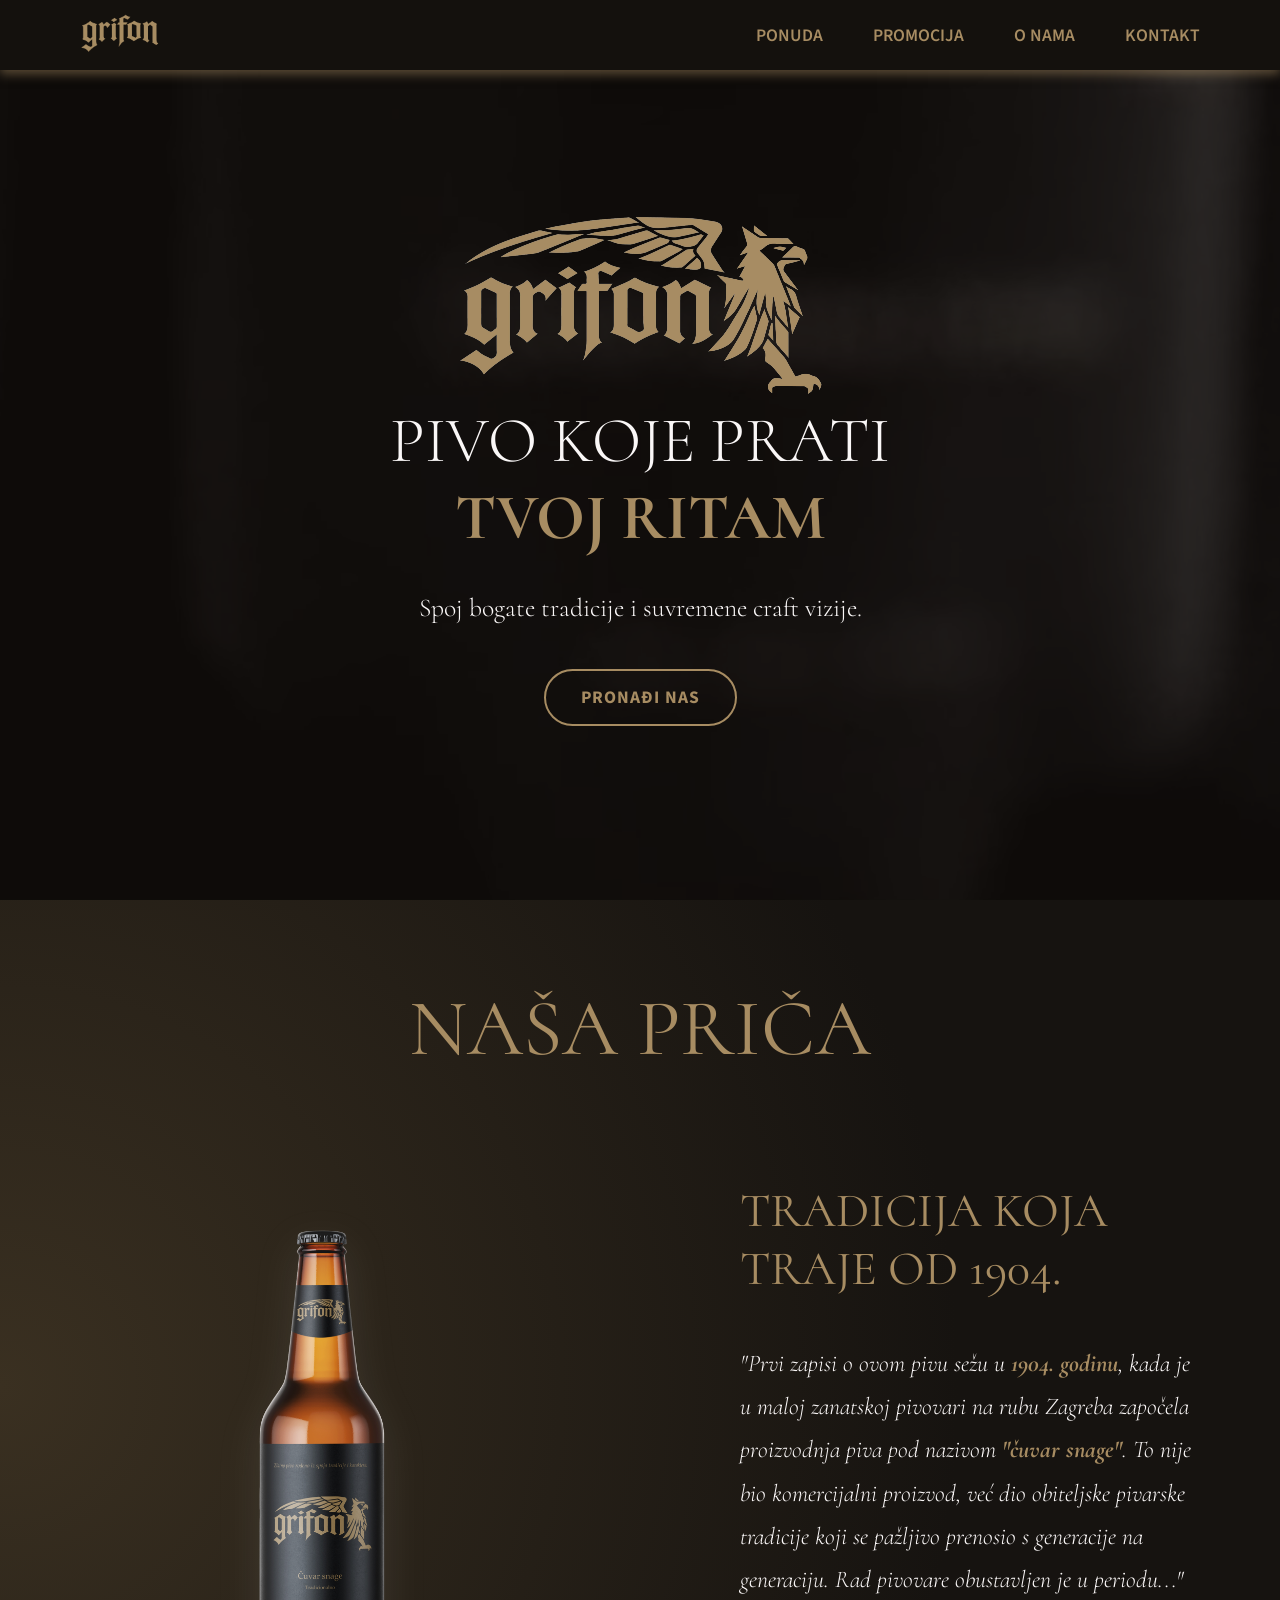
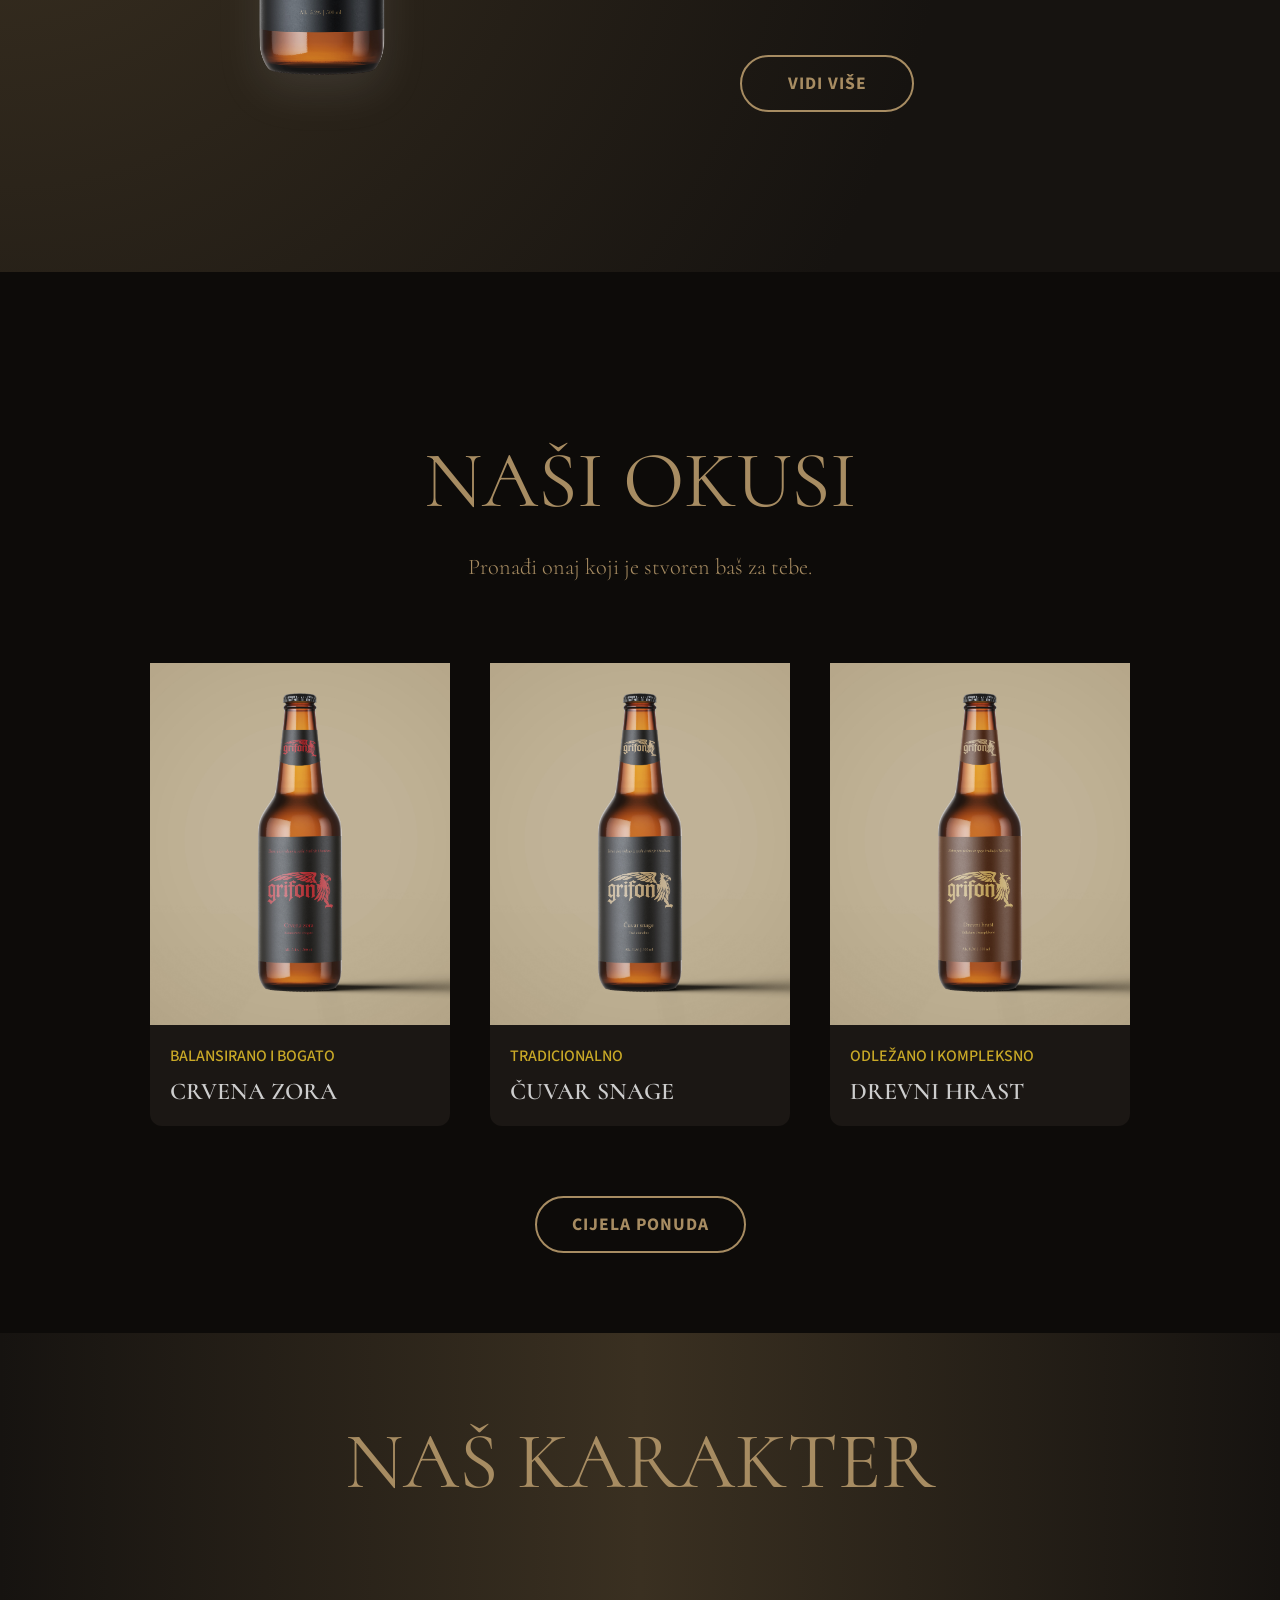
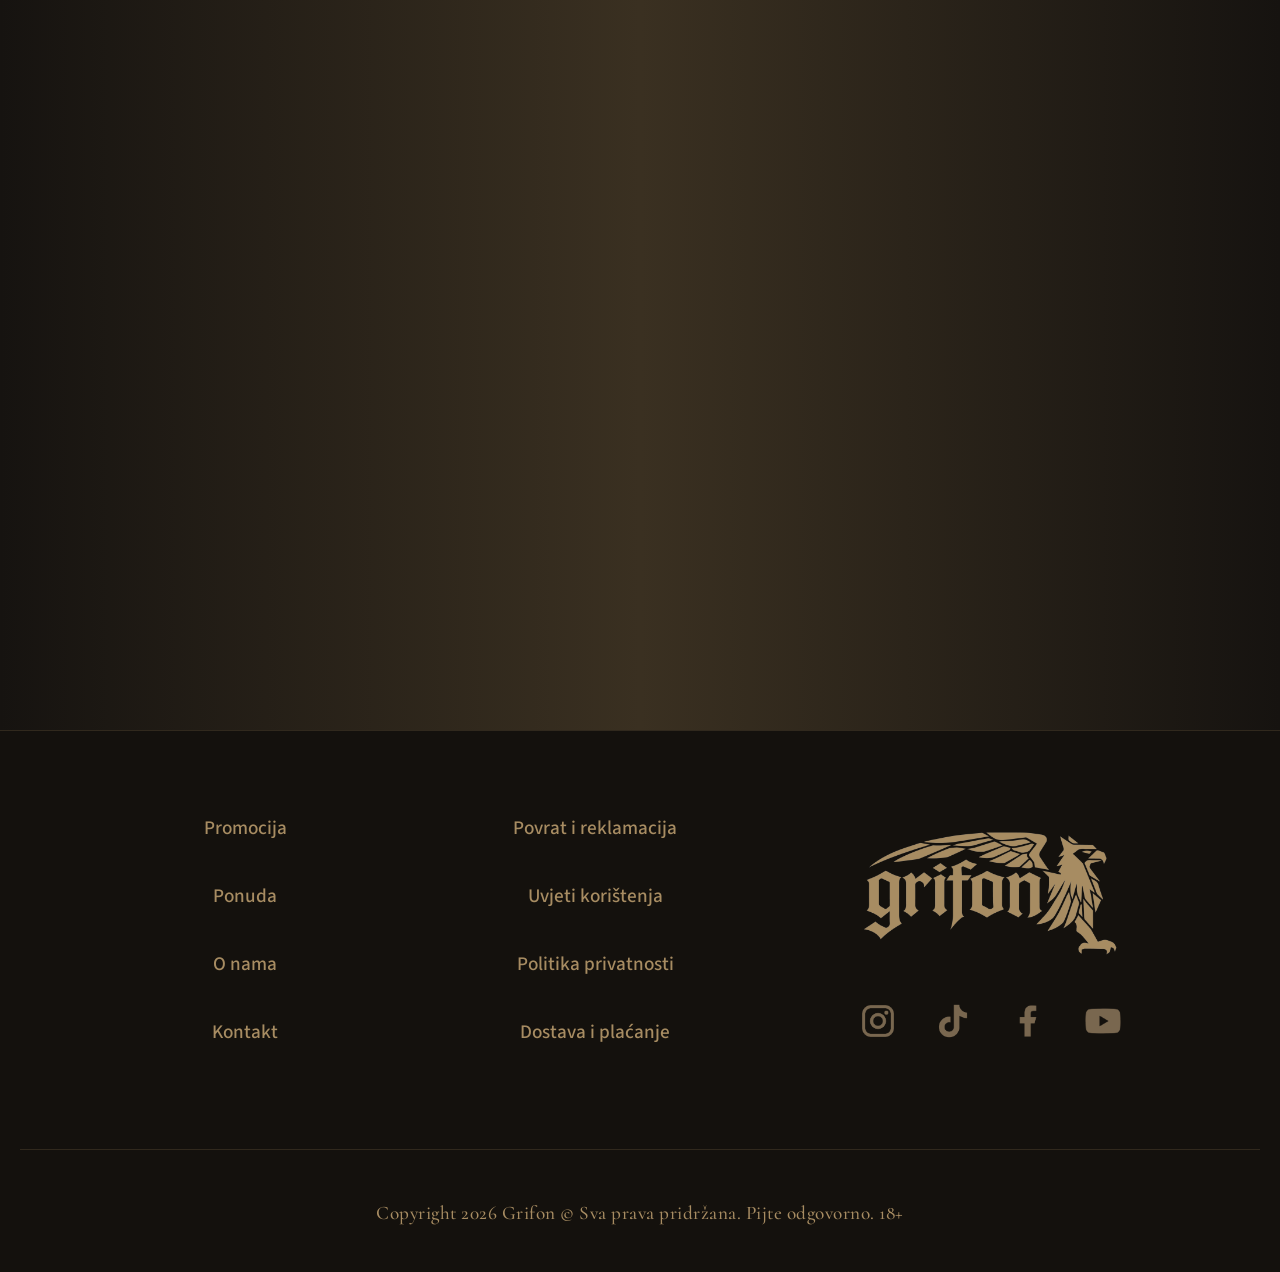
==== commit a01b910d: "Update index.html" ====
--- a/index.html
+++ b/index.html
@@ -105,7 +105,7 @@
    <section class="karakter">
       <h1>Naš karakter</h1>
       <div class="kolone">
-         <div class="karakter-lijeva-kolona fade-right">
+         <div class="karakter-lijeva-kolona fade-up">
             <div class="kartica">
                <h3><span>Pivski potpis</span></h3>
                <p>Svaka boca prolazi proces dugog odležavanja, osiguravajući beskompromisnu kvalitetu.</p>
@@ -122,7 +122,7 @@
          <div class="karakter-pivo zoom-in">
             <img src="slike/cs.png" alt="">
          </div>
-         <div class="karakter-desna-kolona fade-left">
+         <div class="karakter-desna-kolona fade-up">
             <div class="kartica">
                <h3><span>Bogata aroma</span></h3>
                <p>Harmoničan spoj probranih sorti hmelja i prženog slada stvara pun, zaokružen okus.</p>
@@ -165,4 +165,4 @@
       </div>
    </footer>
 </body>
-</html>+</html>
--- a/style.css
+++ b/style.css
@@ -1263,7 +1263,7 @@
     }
 }
 @media (max-width: 550px) {
-    .home-content img {
+    .home-content video {
         width: 300px;
     }
     .cta {
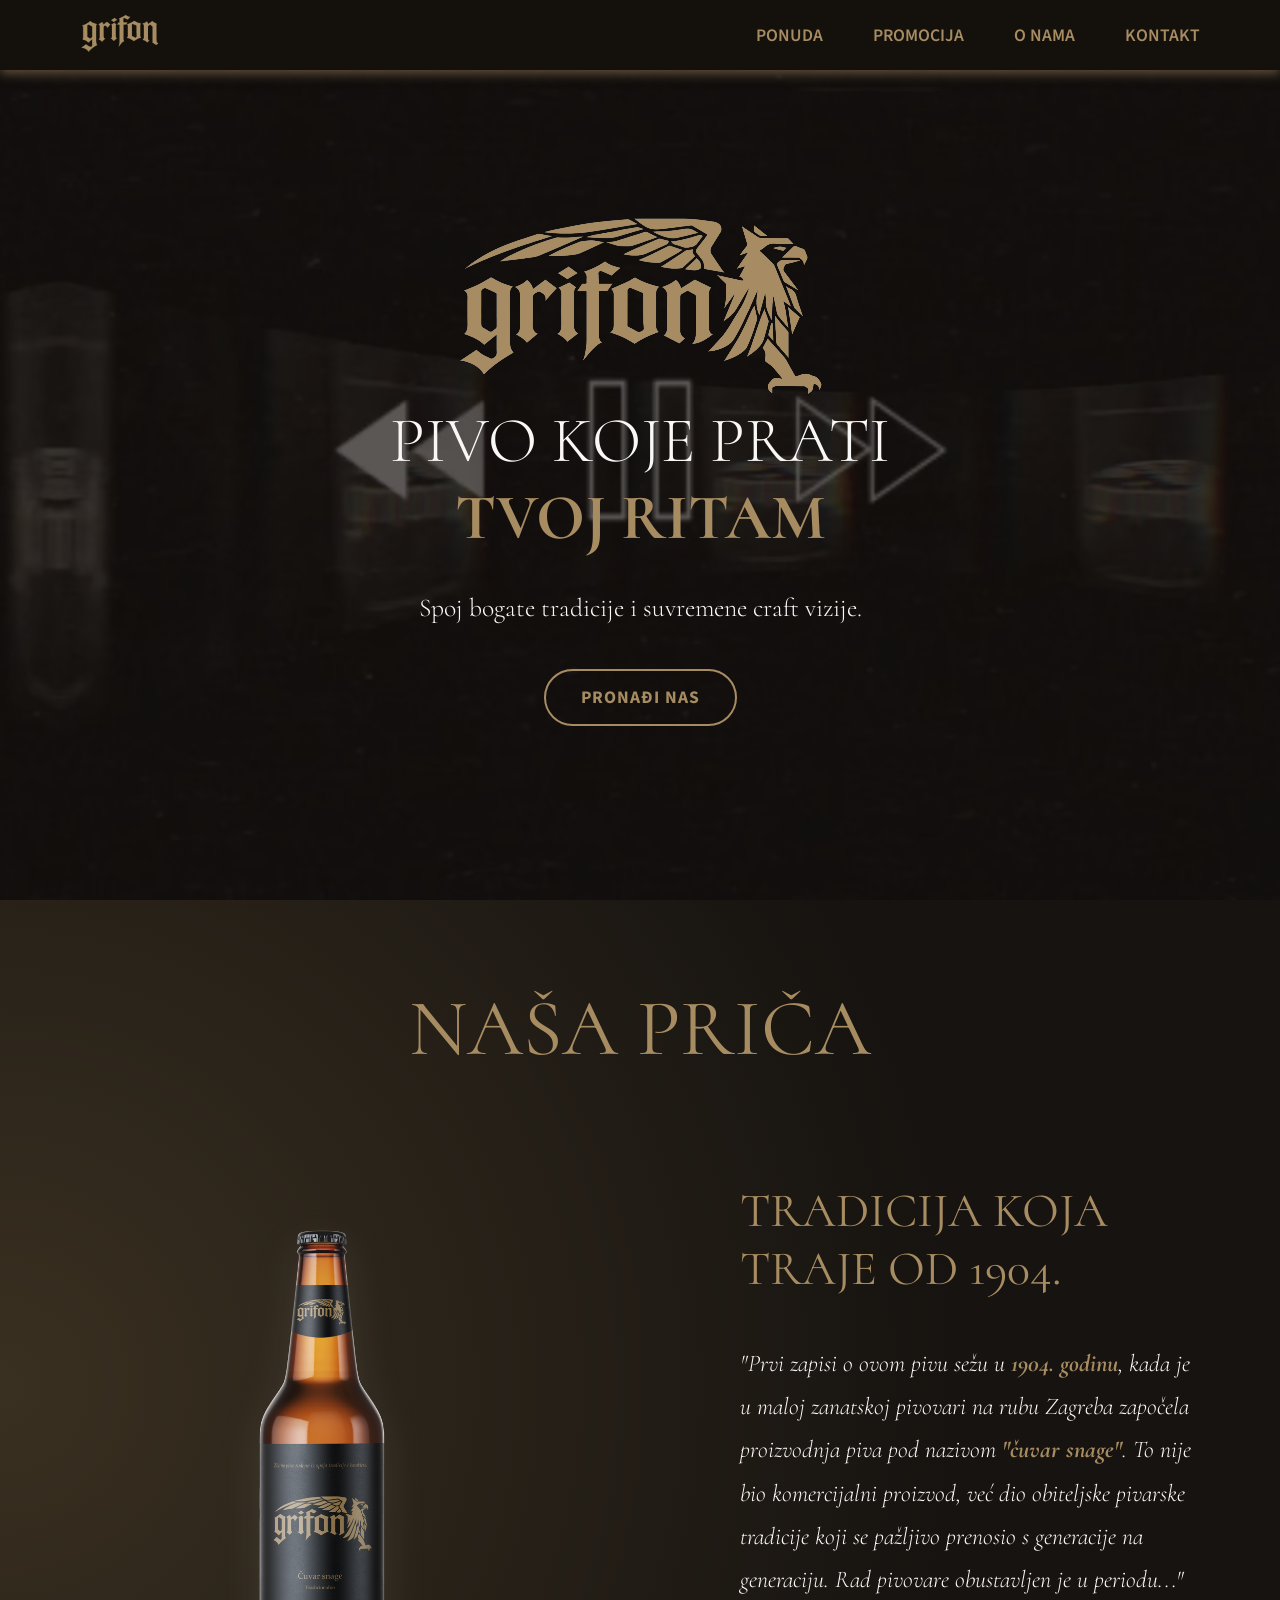
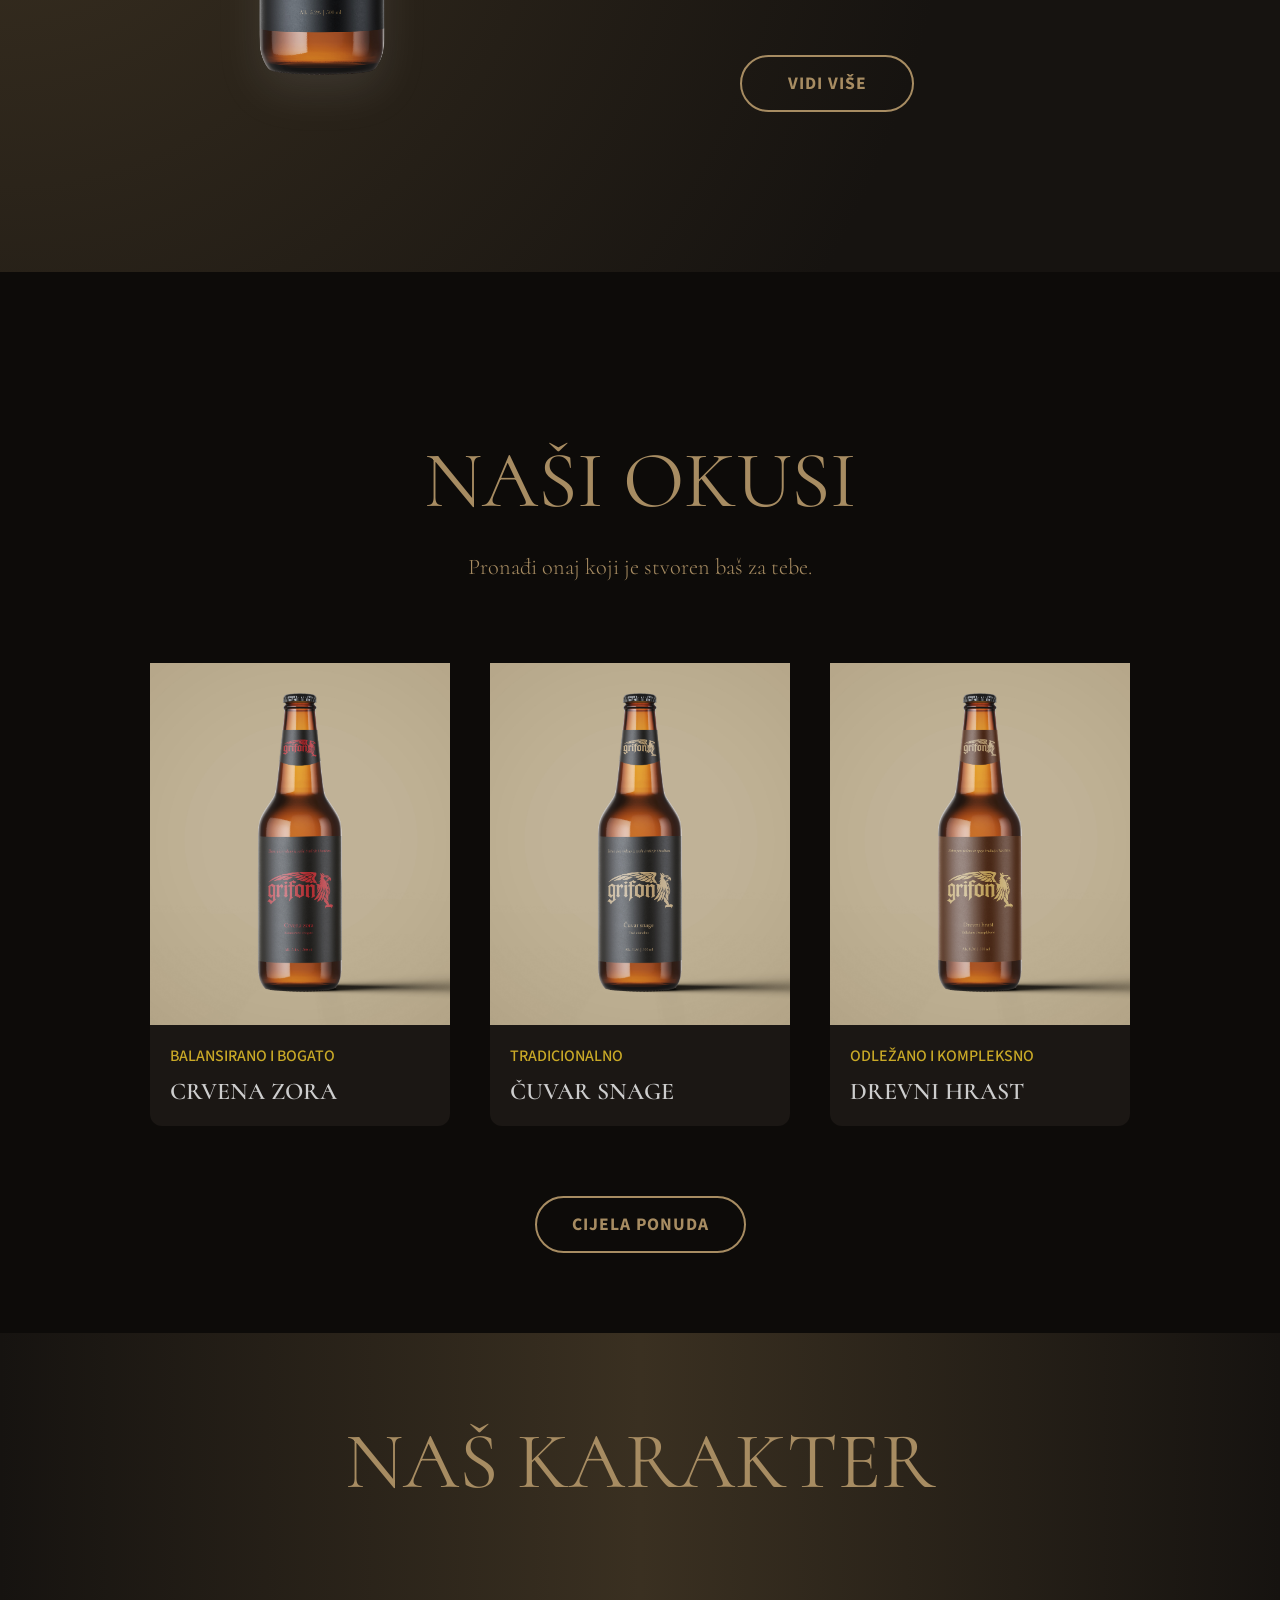
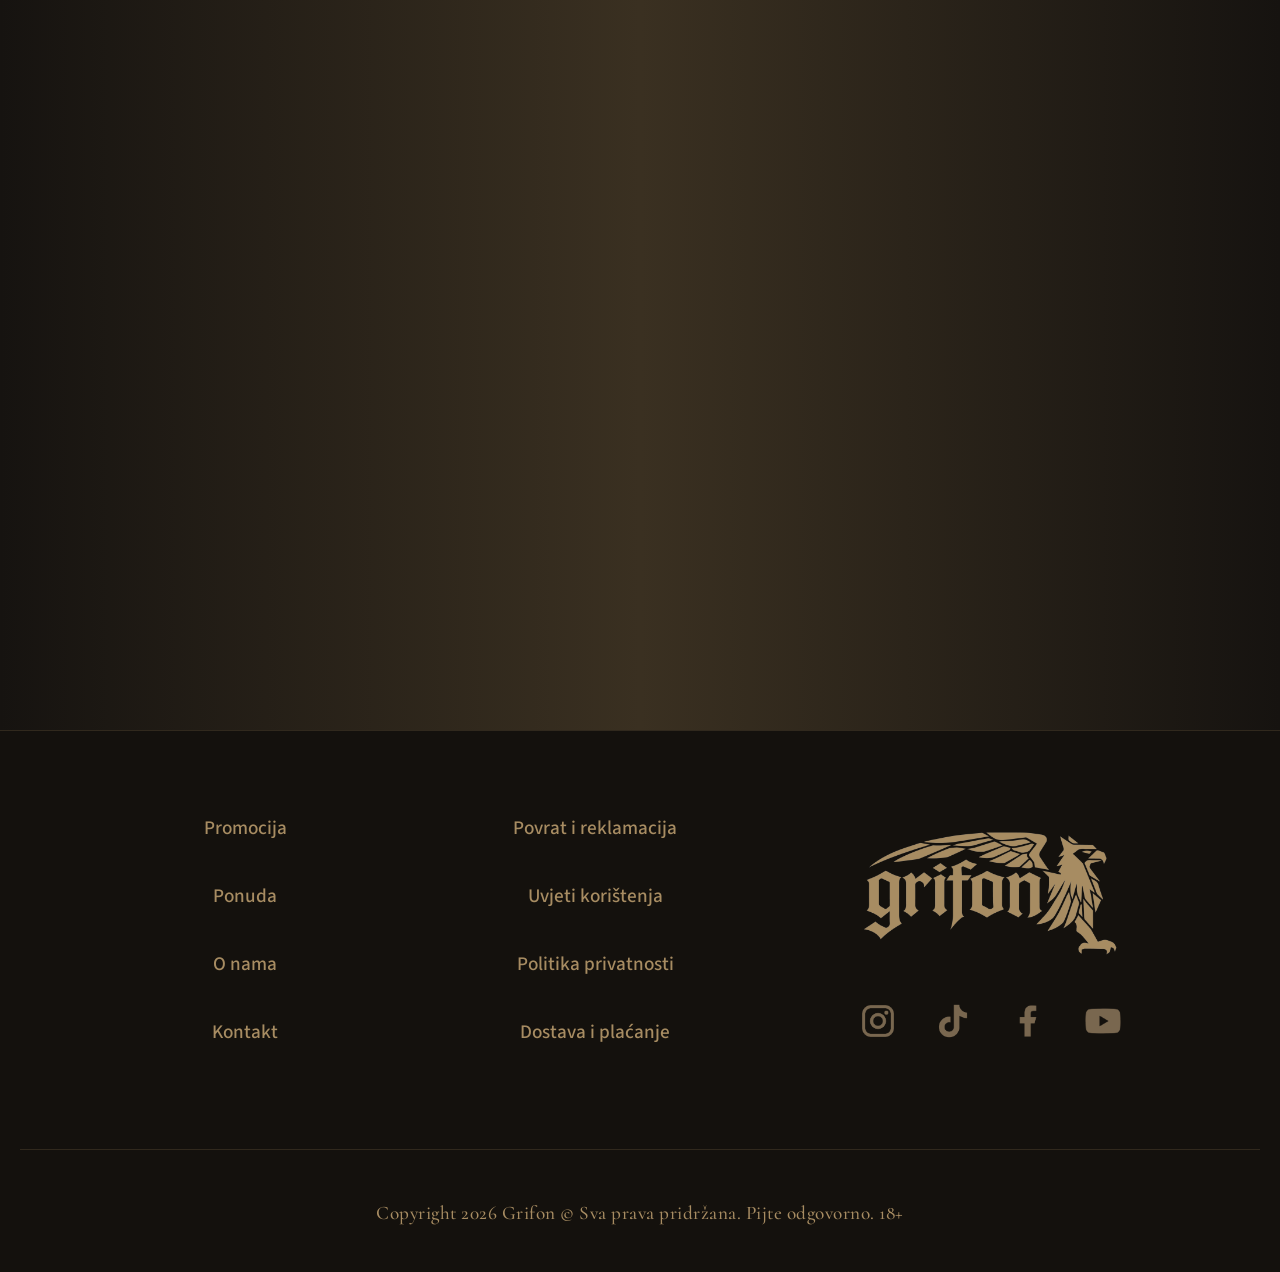
==== commit 7515023c: "Update index.html" ====
--- a/index.html
+++ b/index.html
@@ -31,6 +31,7 @@
    <section class="home">
       <video autoplay muted loop playsinline class="bg-video">
          <source src="video/klip.webm" type="video/webm">
+         <source src="video/logo_apple.mp4" type="video/mp4">
          Your browser does not support the video tag.
       </video>
       <div class="home-content fade-up-home">
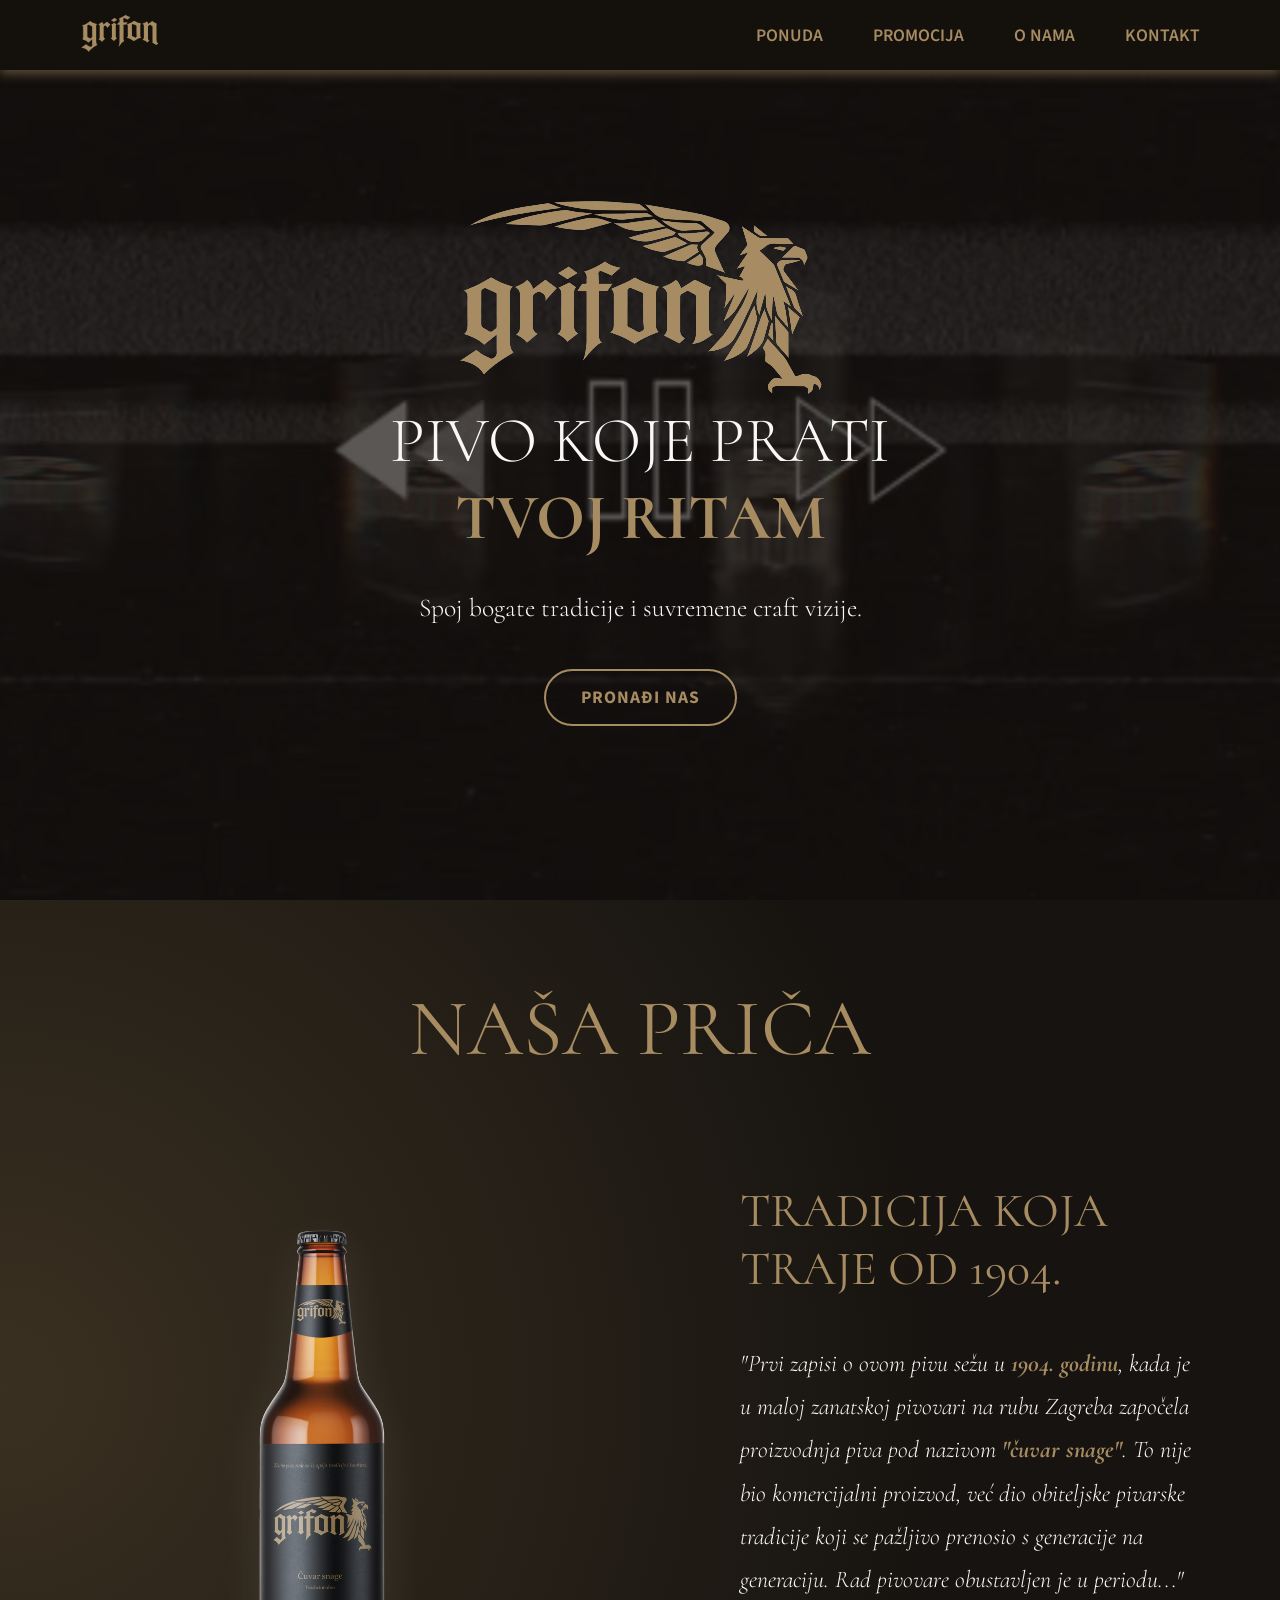
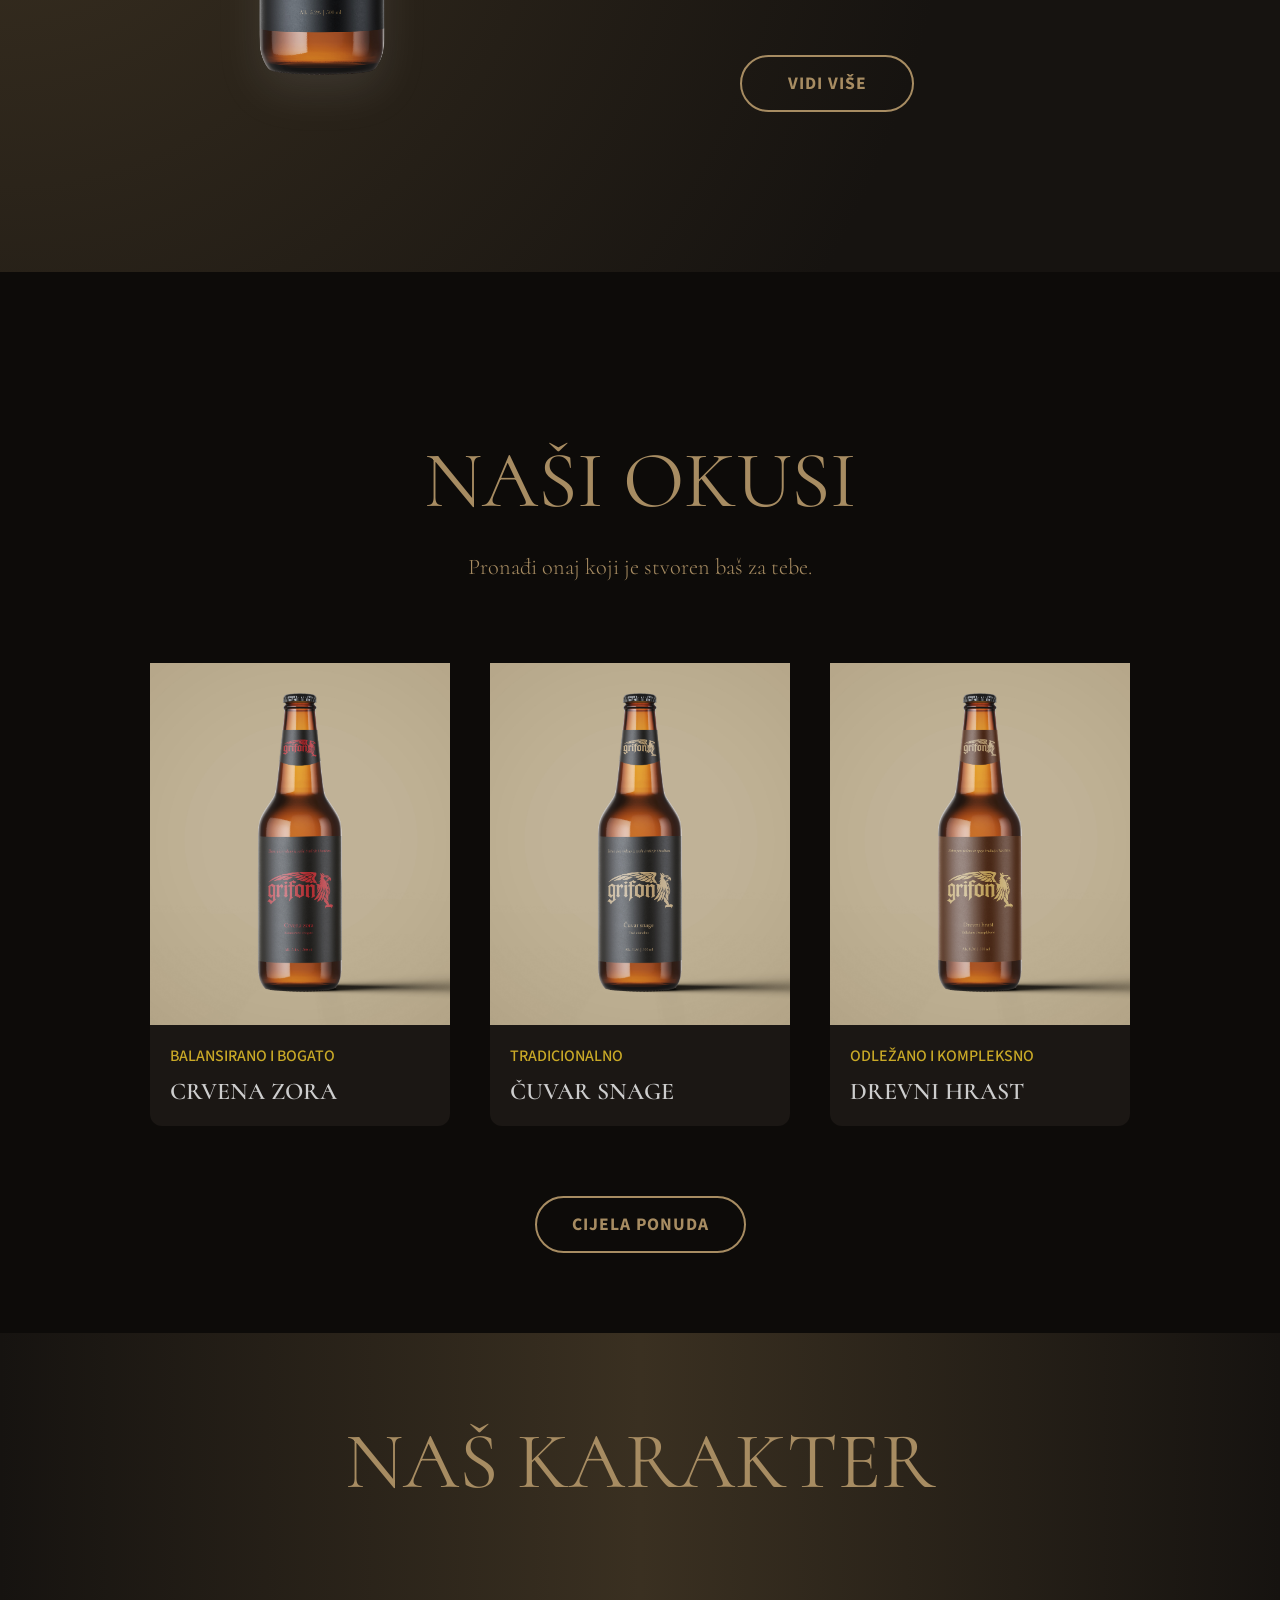
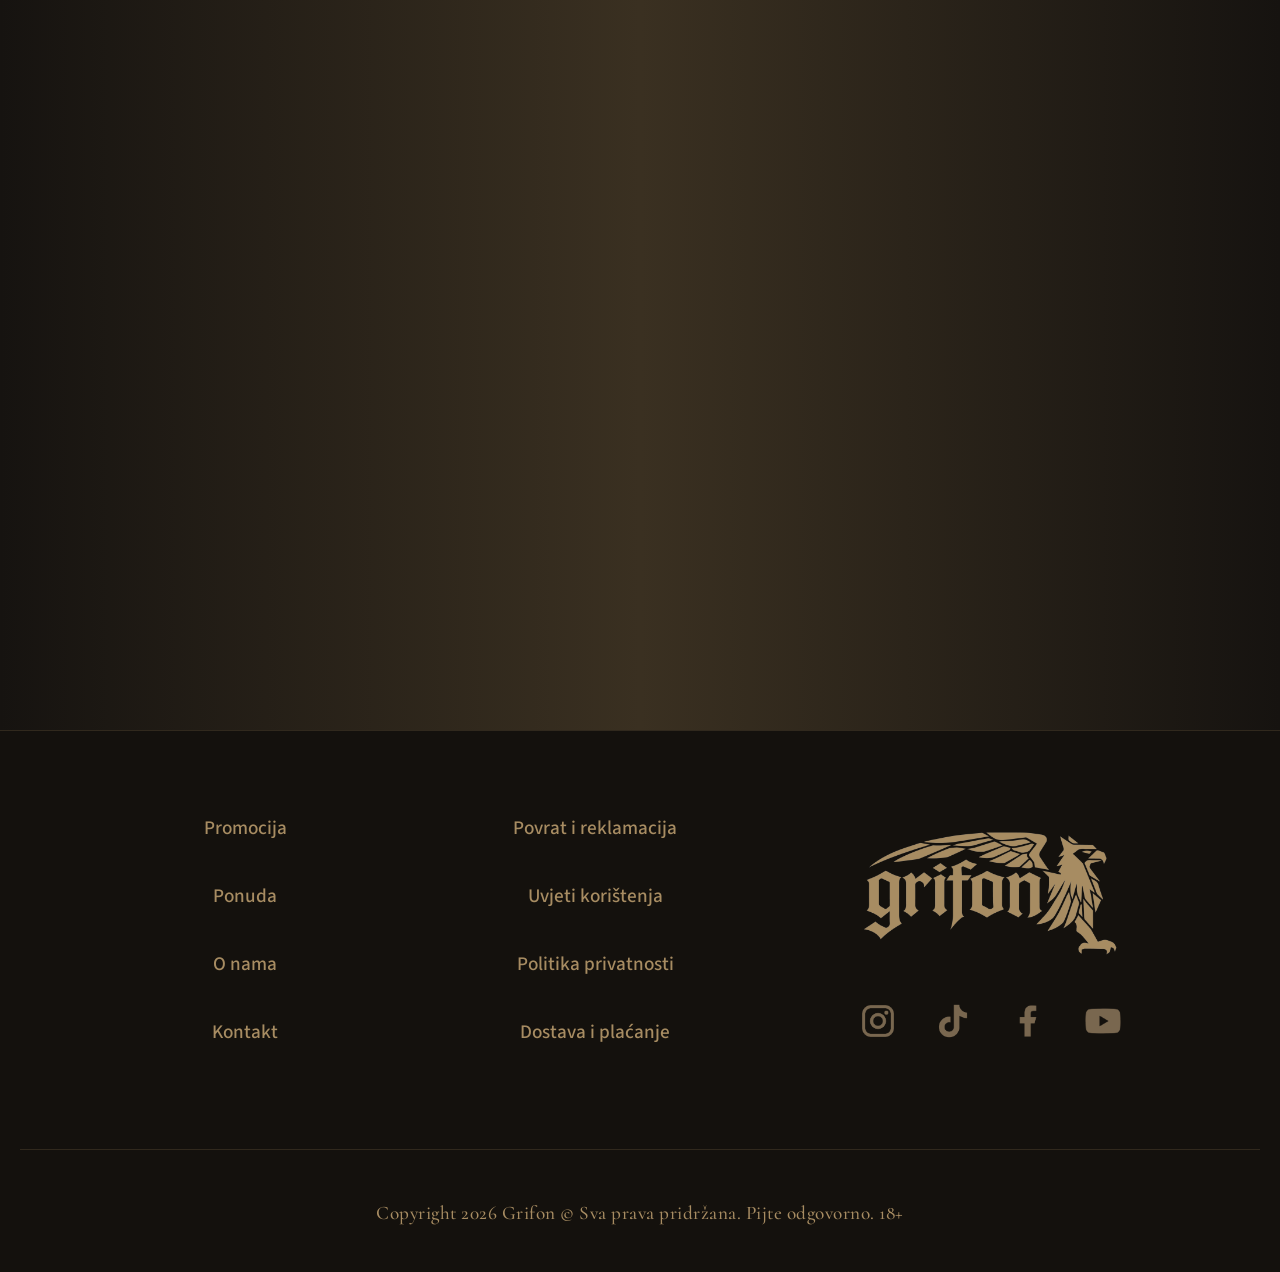
==== commit e0100598: "Update index.html" ====
--- a/index.html
+++ b/index.html
@@ -31,7 +31,6 @@
    <section class="home">
       <video autoplay muted loop playsinline class="bg-video">
          <source src="video/klip.webm" type="video/webm">
-         <source src="video/logo_apple.mp4" type="video/mp4">
          Your browser does not support the video tag.
       </video>
       <div class="home-content fade-up-home">
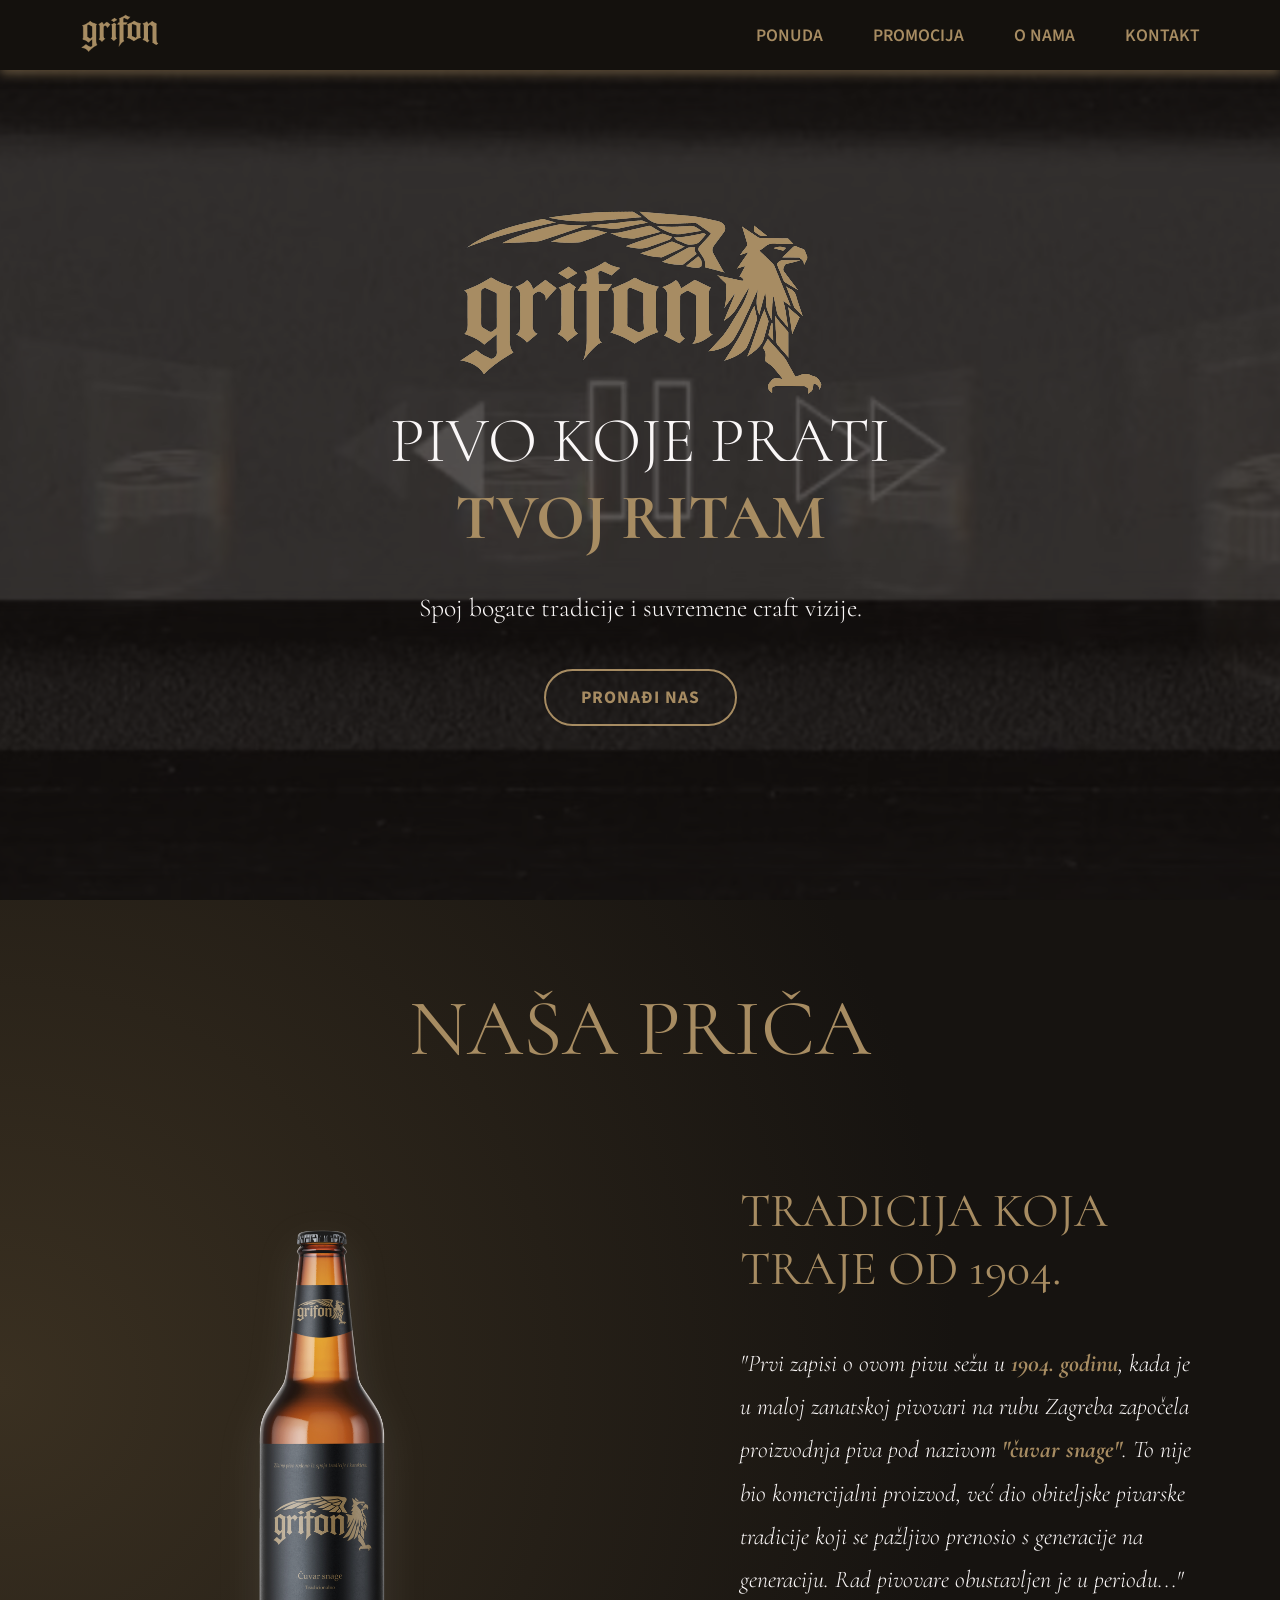
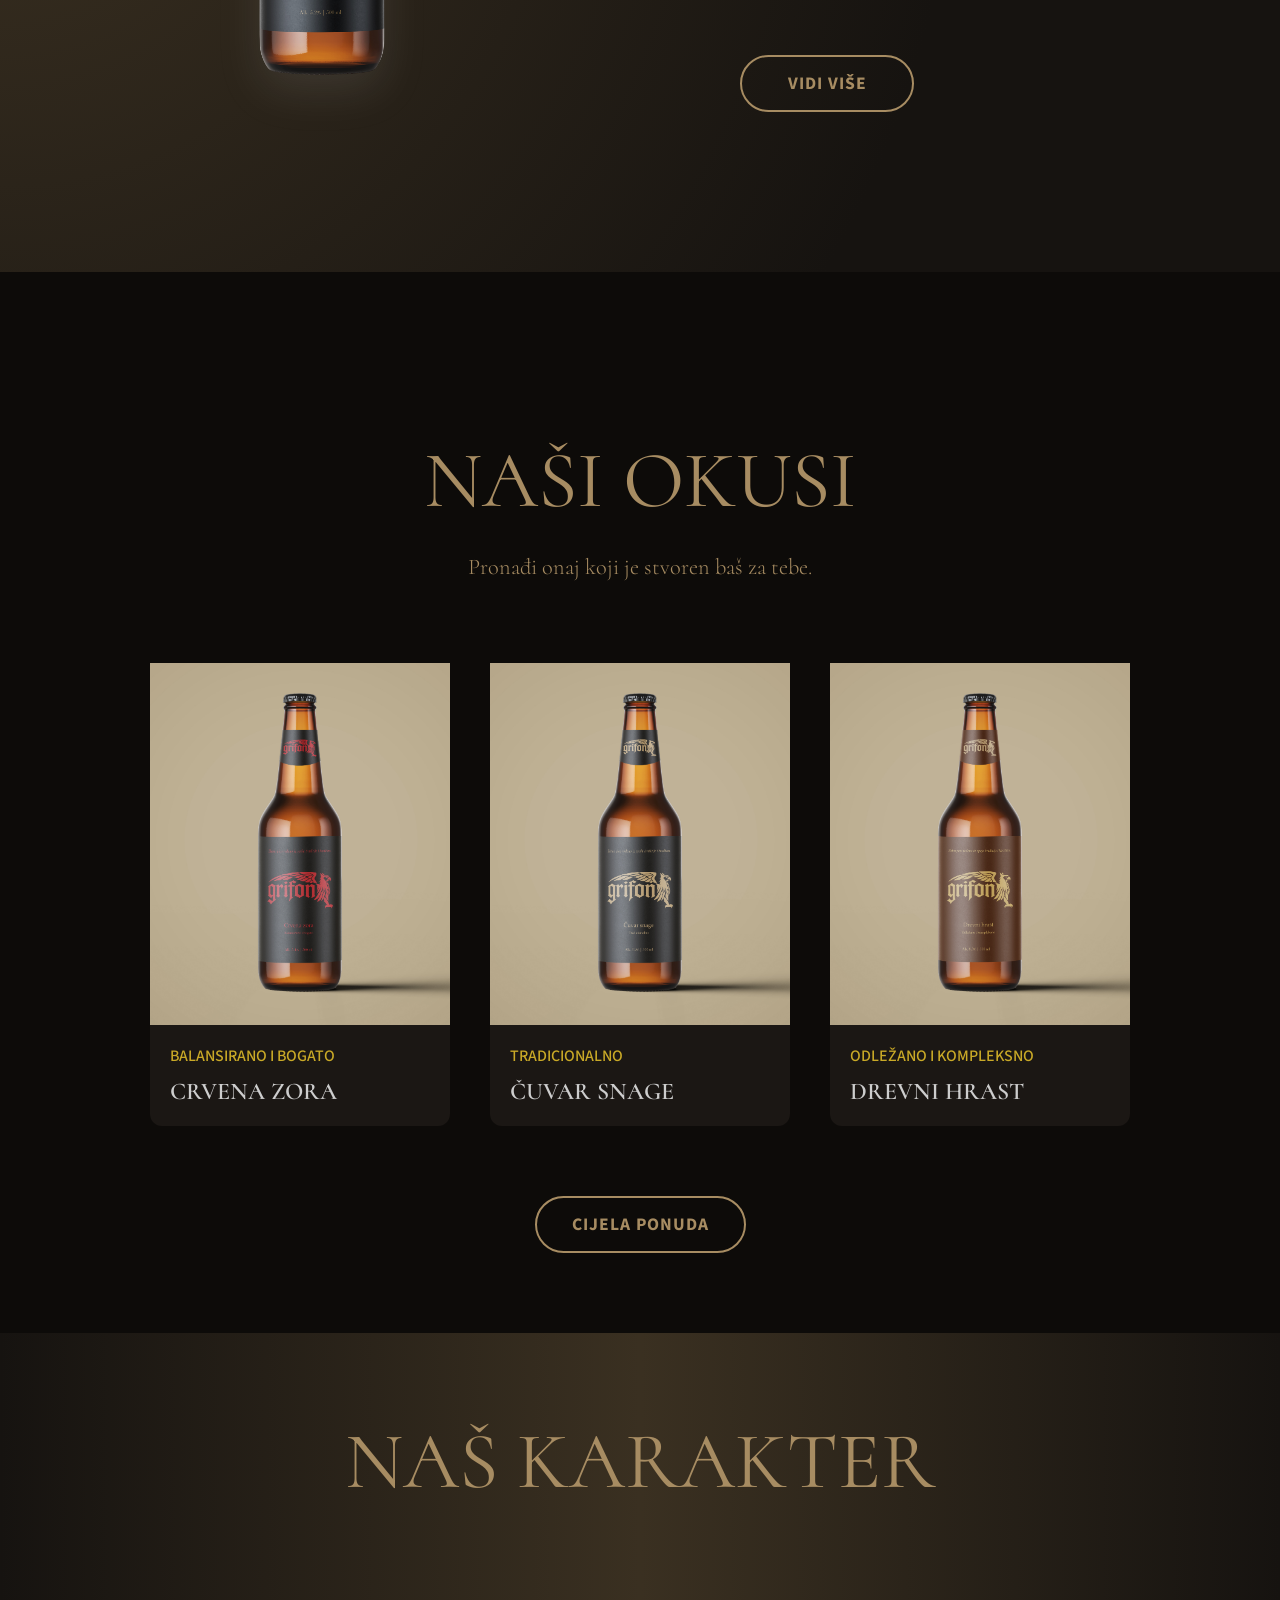
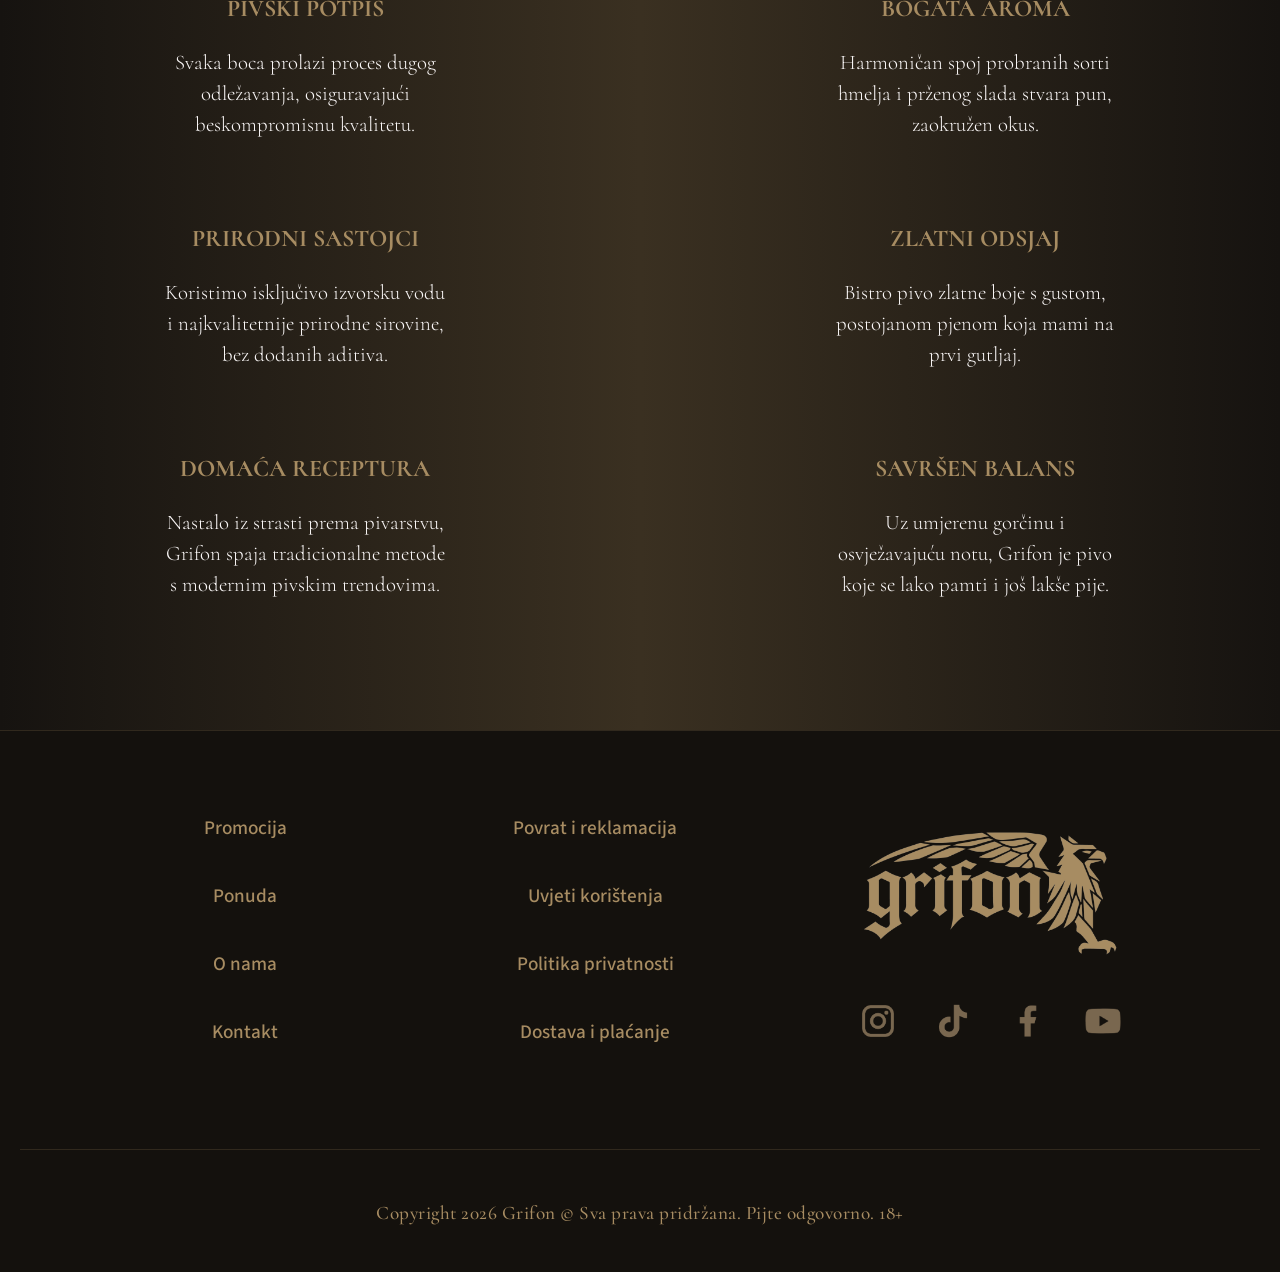
==== commit 3d95737d: "Update index.html" ====
--- a/index.html
+++ b/index.html
@@ -34,7 +34,9 @@
          Your browser does not support the video tag.
       </video>
       <div class="home-content fade-up-home">
-         <video src="video/logo.webm" width="400" autoplay loop muted playsinline></video>
+         <video src="video/logo.webm" width="400" autoplay loop muted playsinline poster="slike/logo.png">
+             <img src="slike/logo.png" alt="Logo" width="400">
+         </video>
          <div class="naslov">
             <h1>Pivo koje prati <br><span>tvoj ritam</span></h1>
             <h3>Spoj bogate tradicije i suvremene craft vizije.</h3>
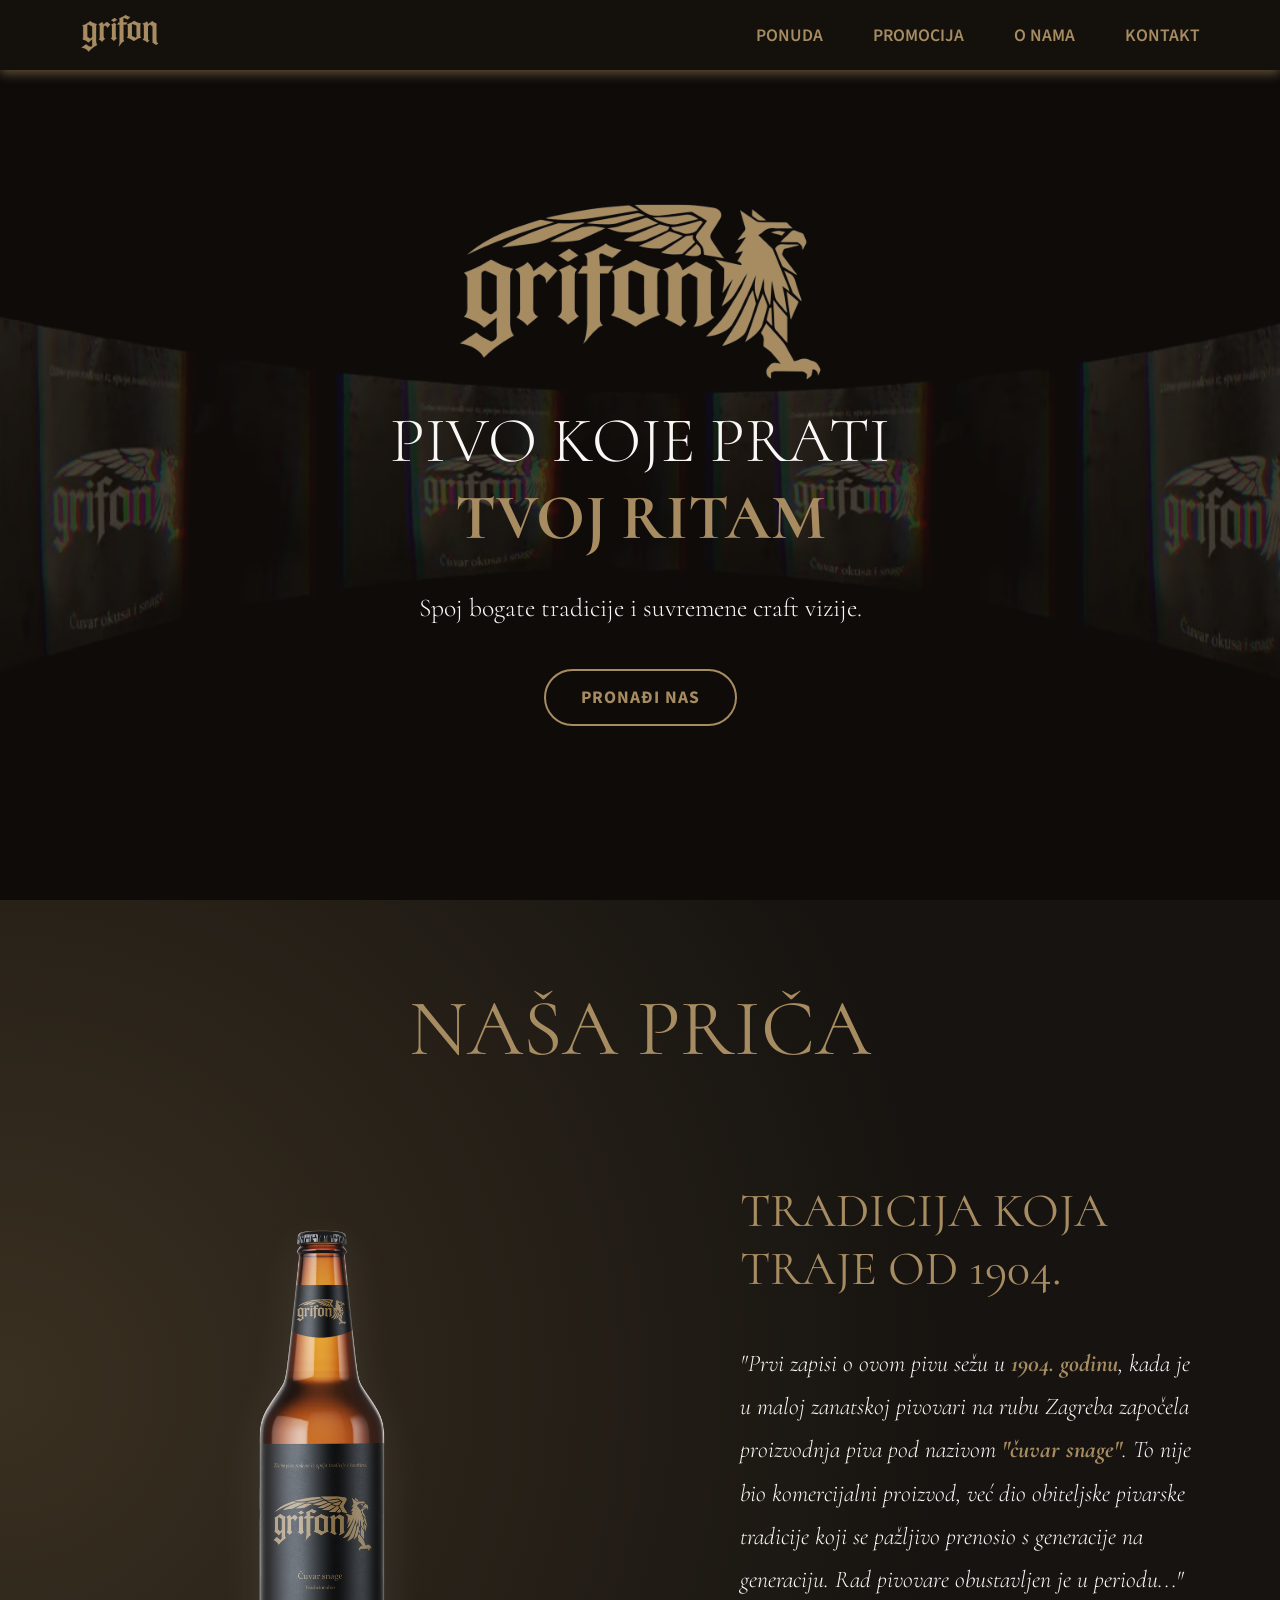
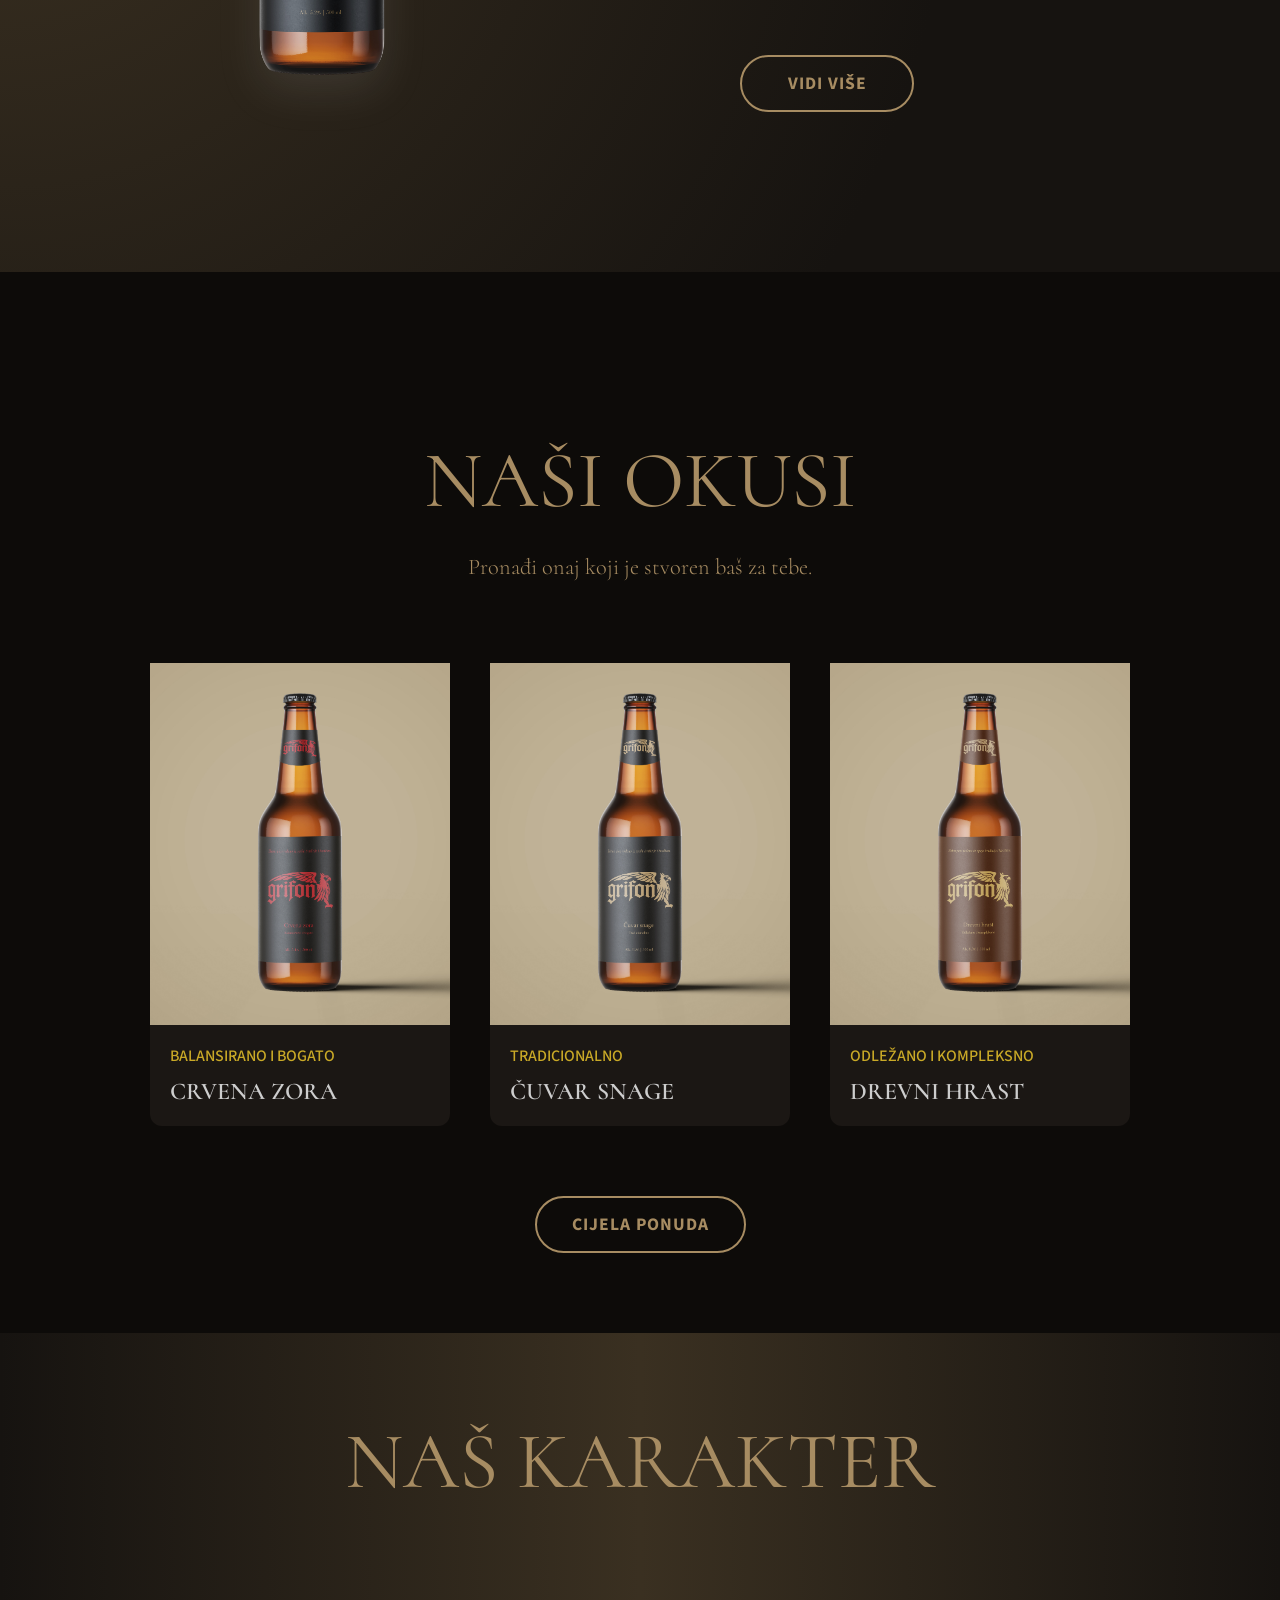
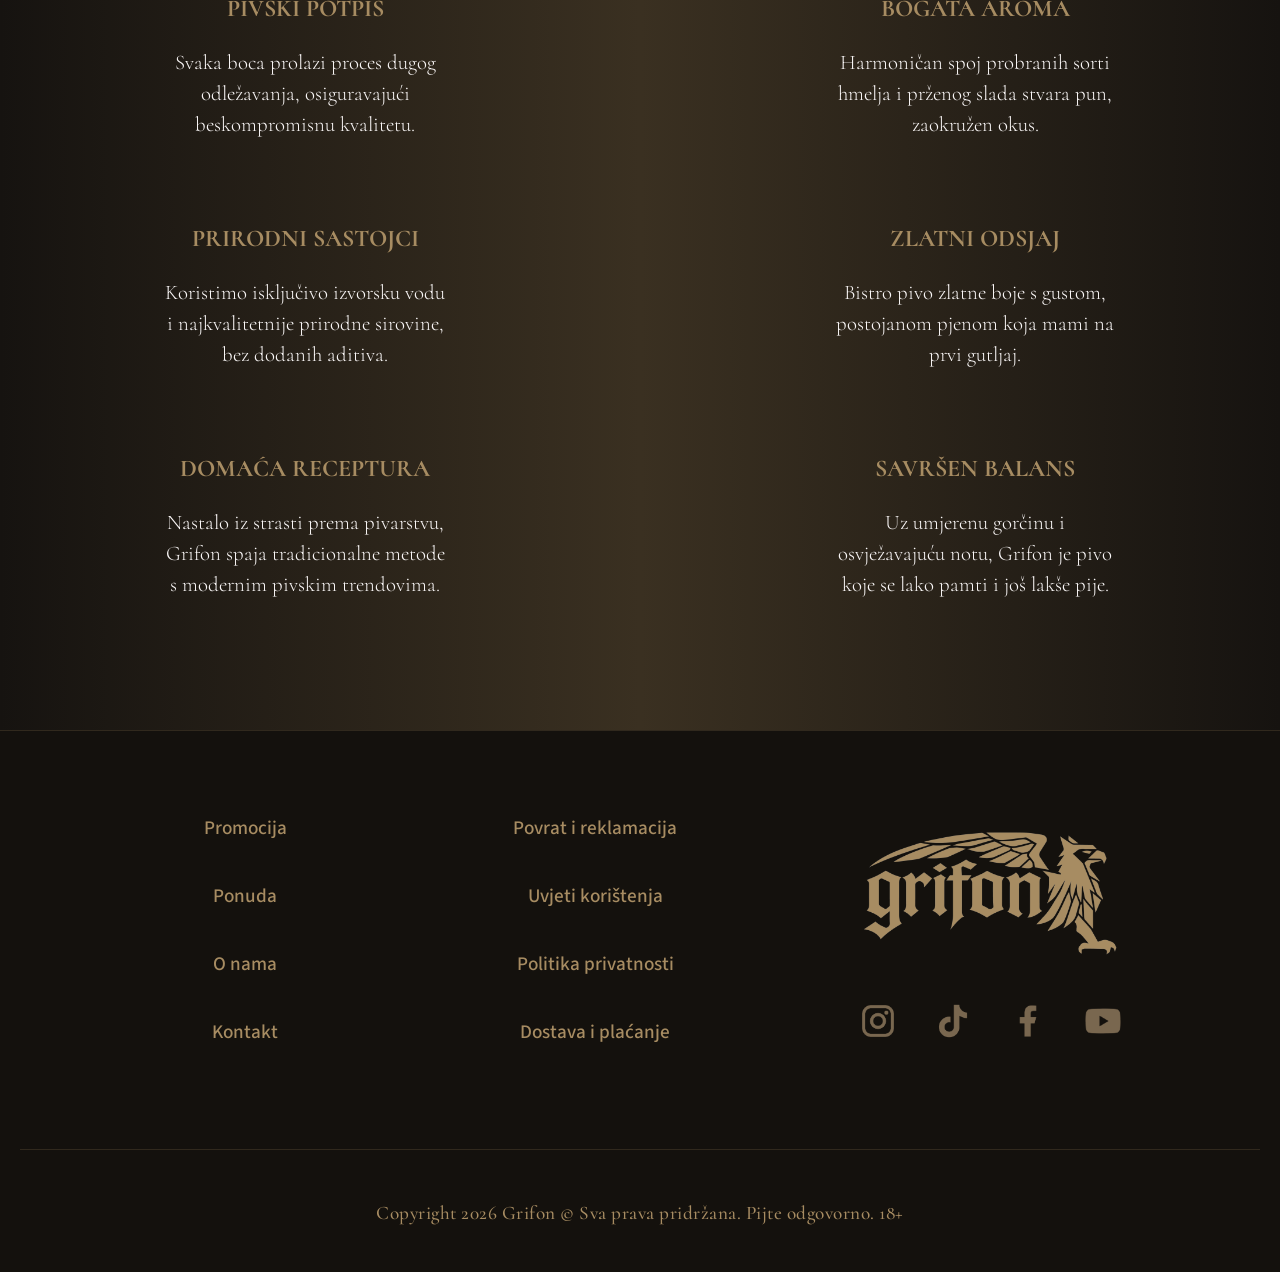
==== commit 6422b3ab: "Update index.html" ====
--- a/index.html
+++ b/index.html
@@ -34,9 +34,7 @@
          Your browser does not support the video tag.
       </video>
       <div class="home-content fade-up-home">
-         <video src="video/logo.webm" width="400" autoplay loop muted playsinline poster="slike/logo.png">
              <img src="slike/logo.png" alt="Logo" width="400">
-         </video>
          <div class="naslov">
             <h1>Pivo koje prati <br><span>tvoj ritam</span></h1>
             <h3>Spoj bogate tradicije i suvremene craft vizije.</h3>
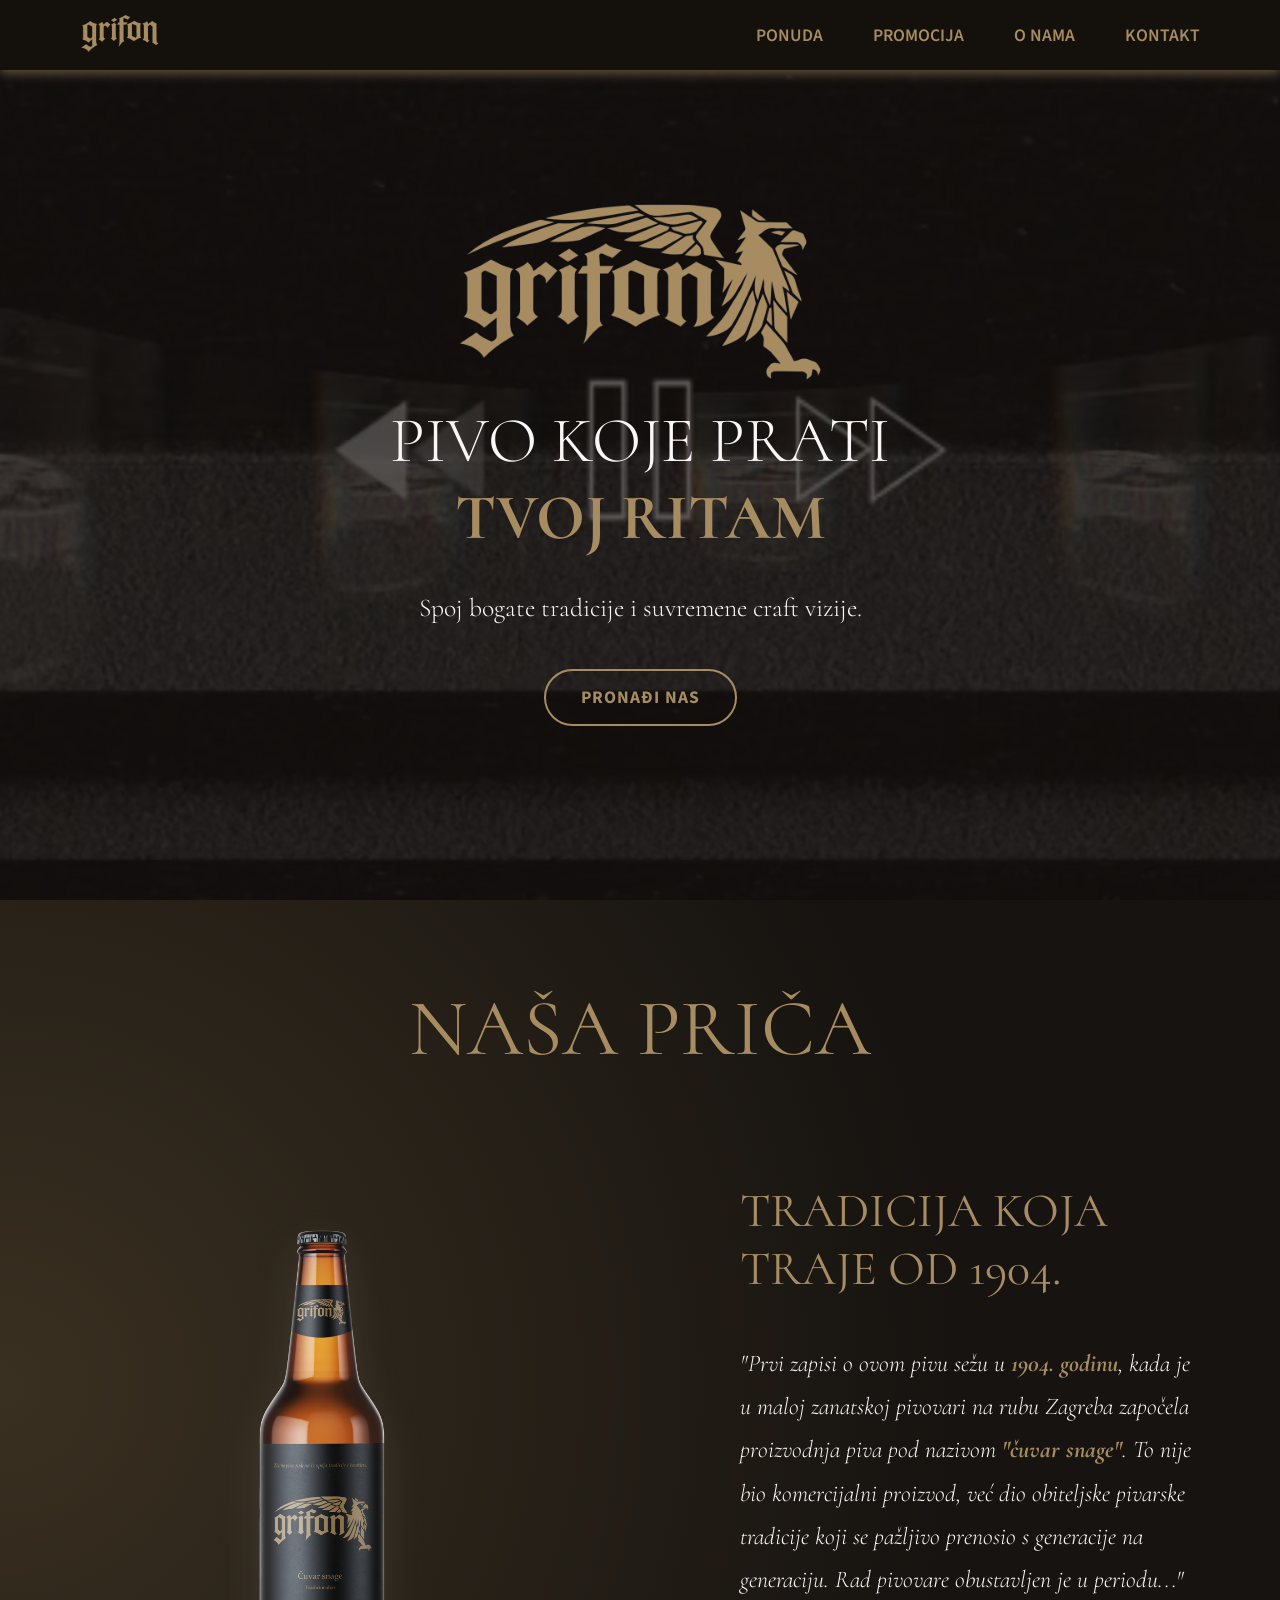
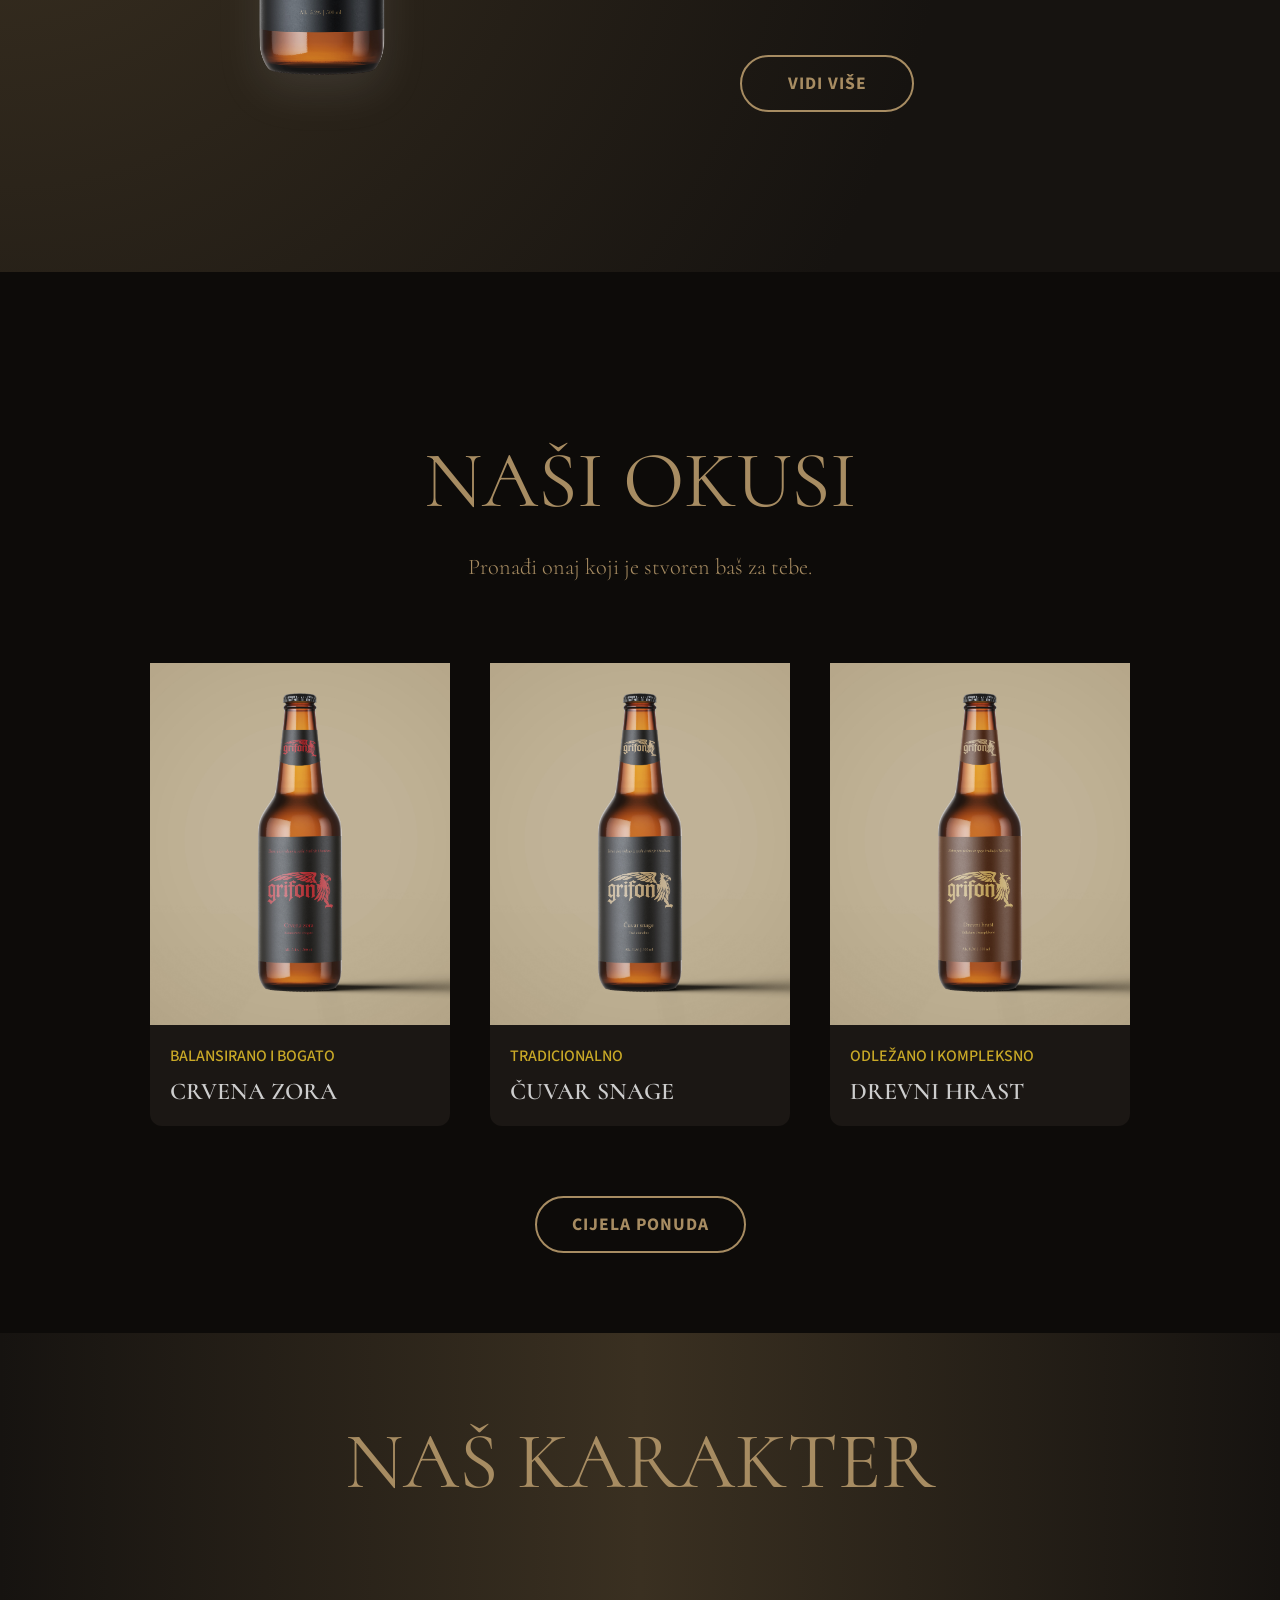
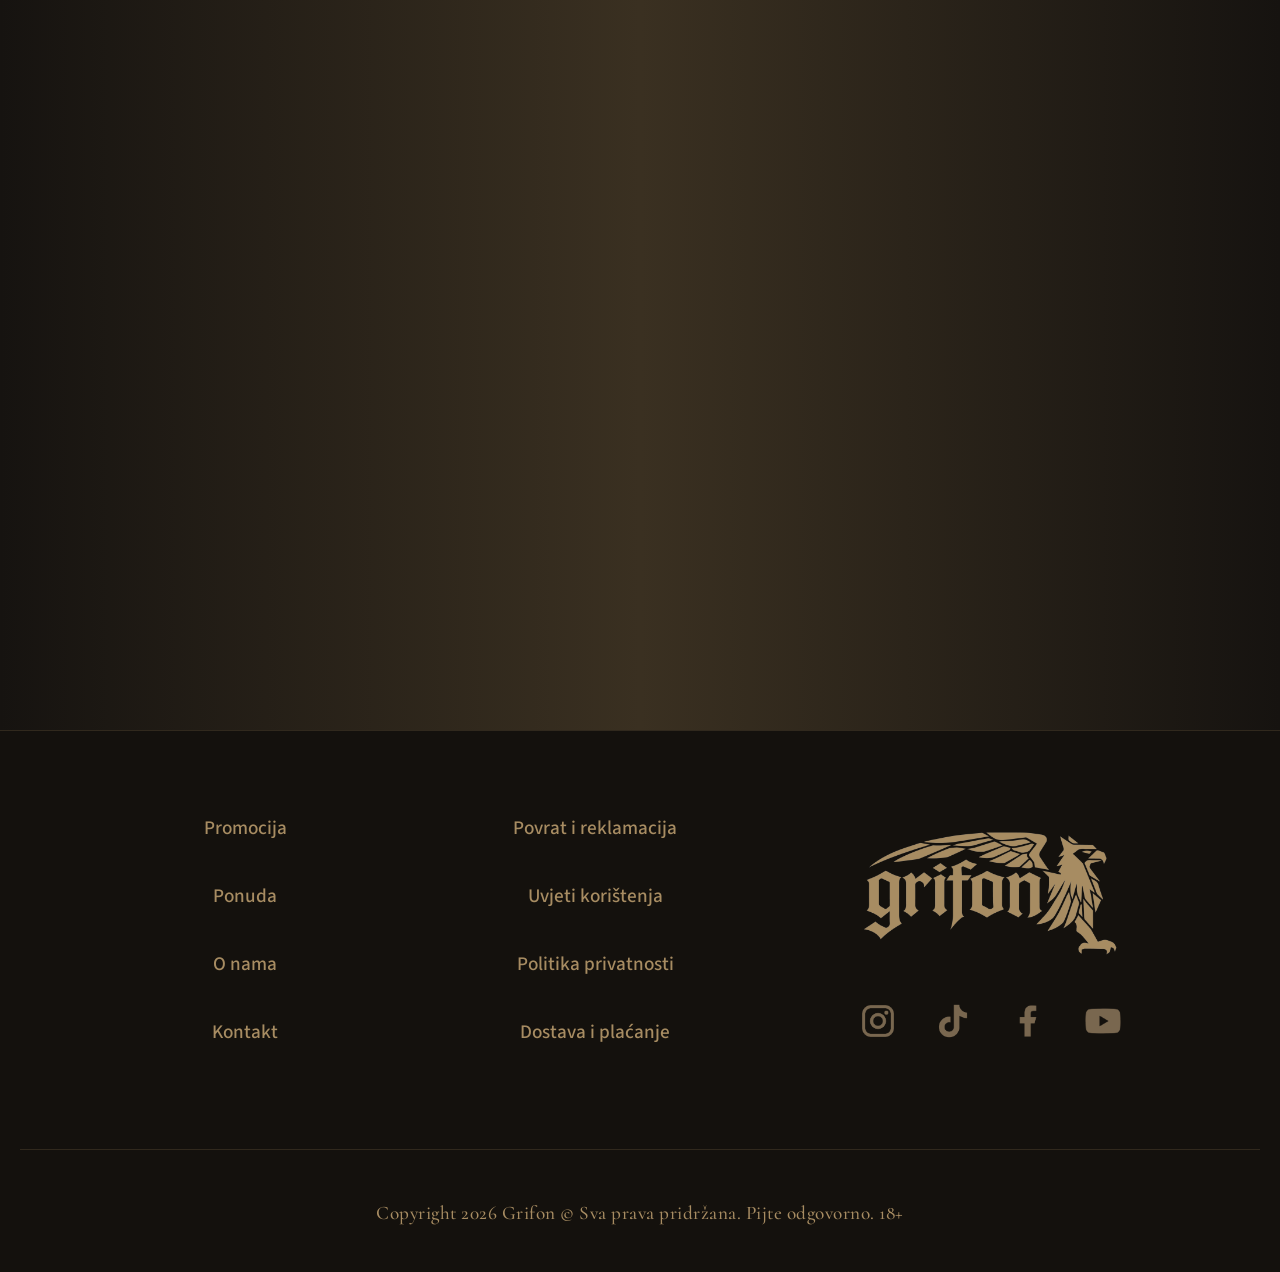
==== commit 242a2616: "Update index.html" ====
--- a/index.html
+++ b/index.html
@@ -2,6 +2,7 @@
 <head>
    <meta charset="UTF-8">
    <meta name="viewport" content="width=device-width, initial-scale=1.0">
+   <meta name="format-detection" content="telephone=no">
    <title>Grifon</title>
    <link rel="icon" type="image/png" href="slike/favicon.png">
    <link rel="preconnect" href="https://fonts.googleapis.com">
--- a/style.css
+++ b/style.css
@@ -1154,7 +1154,7 @@
         font-size: 2.5em;
     }
     .naslov h3 {
-        font-size: 1em;
+        font-size: 1.3em;
         padding: 0px 30px;
     }
     .origin-content .piva-animacija-sekcija {
@@ -1263,7 +1263,7 @@
     }
 }
 @media (max-width: 550px) {
-    .home-content video {
+    .home-content img {
         width: 300px;
     }
     .cta {
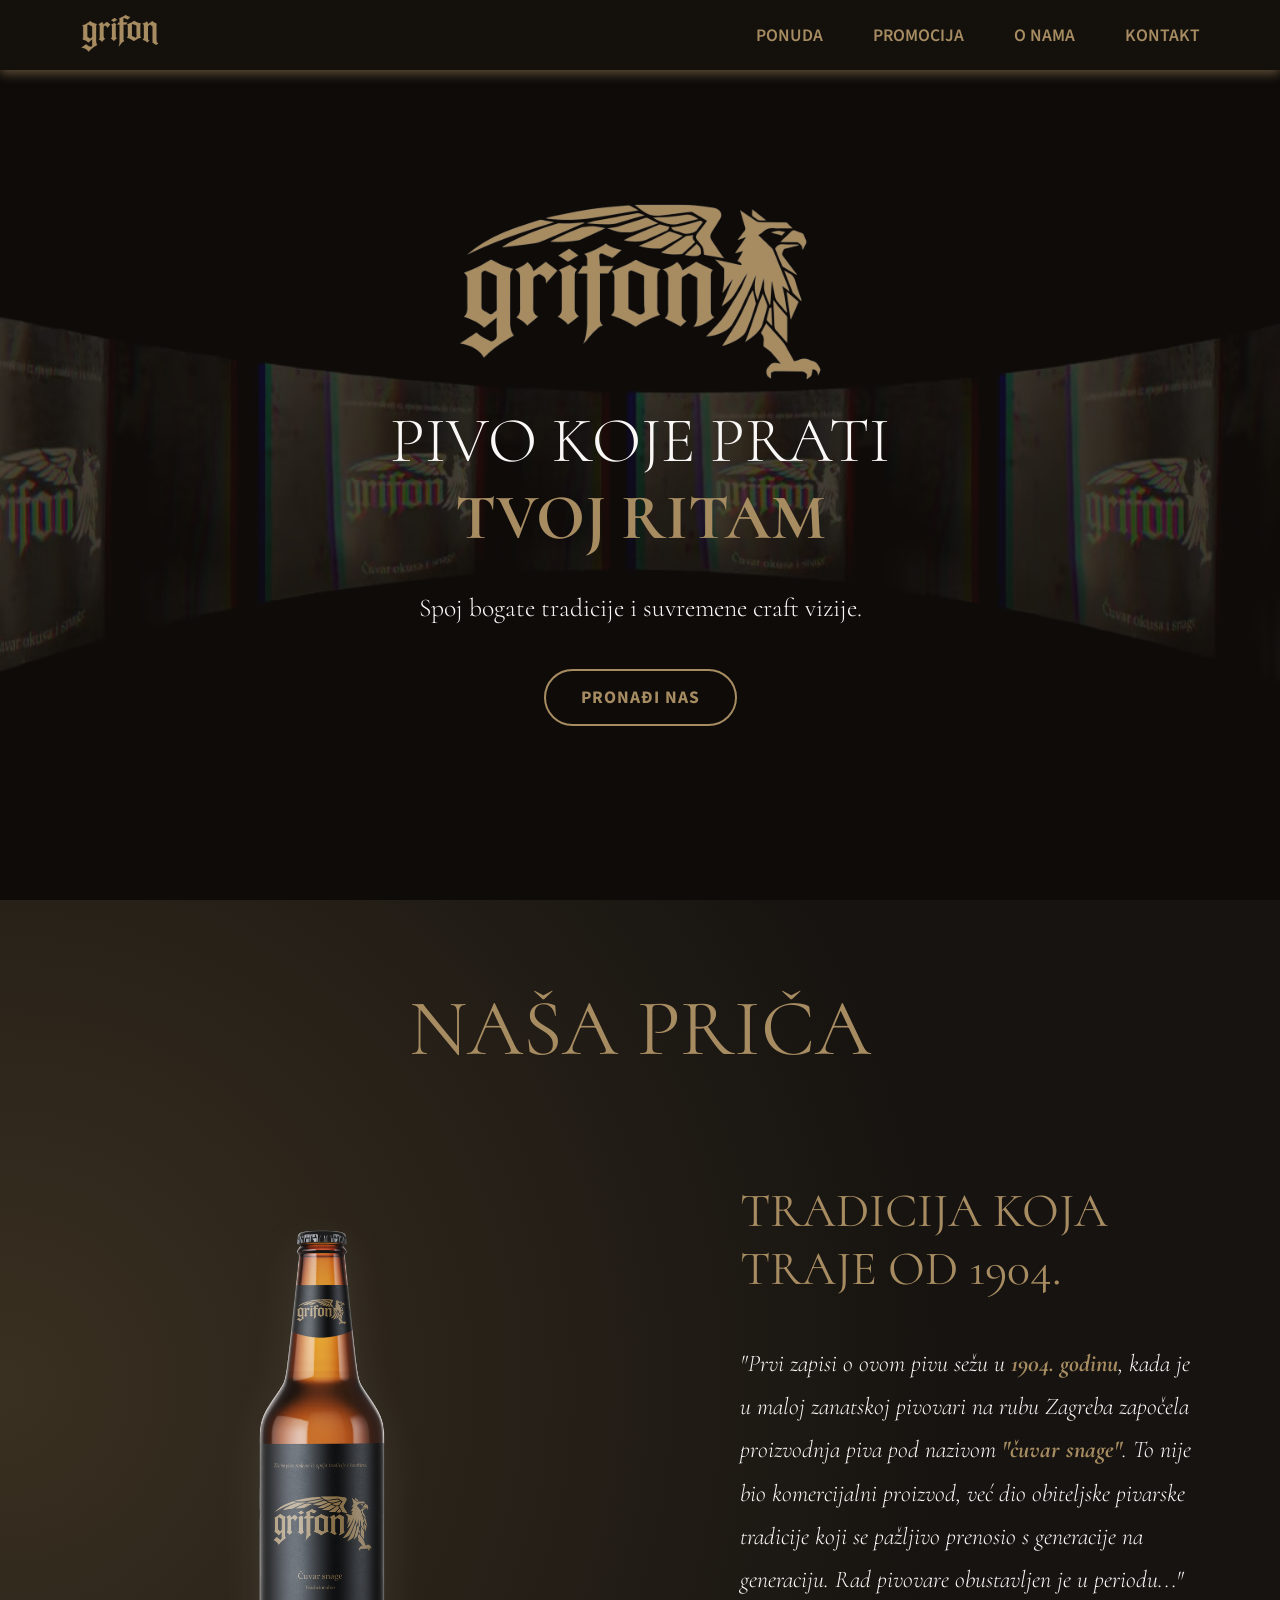
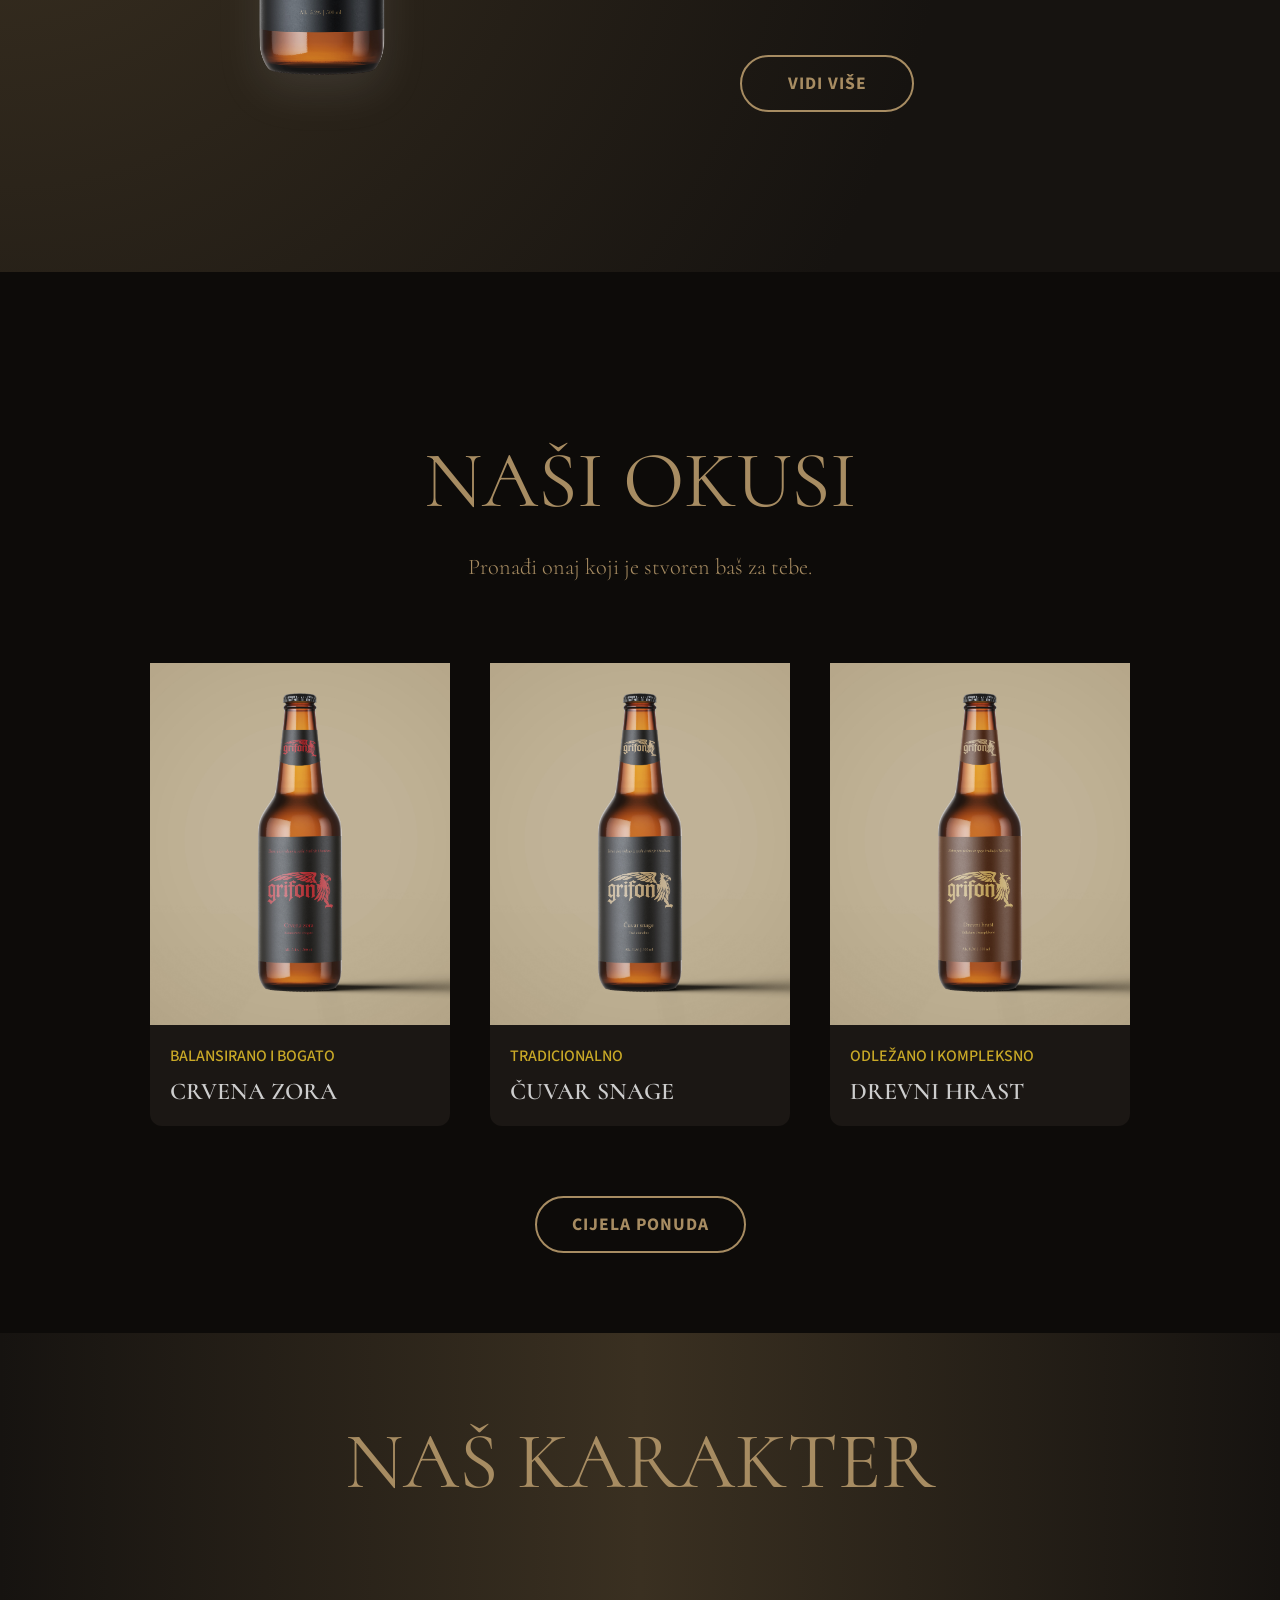
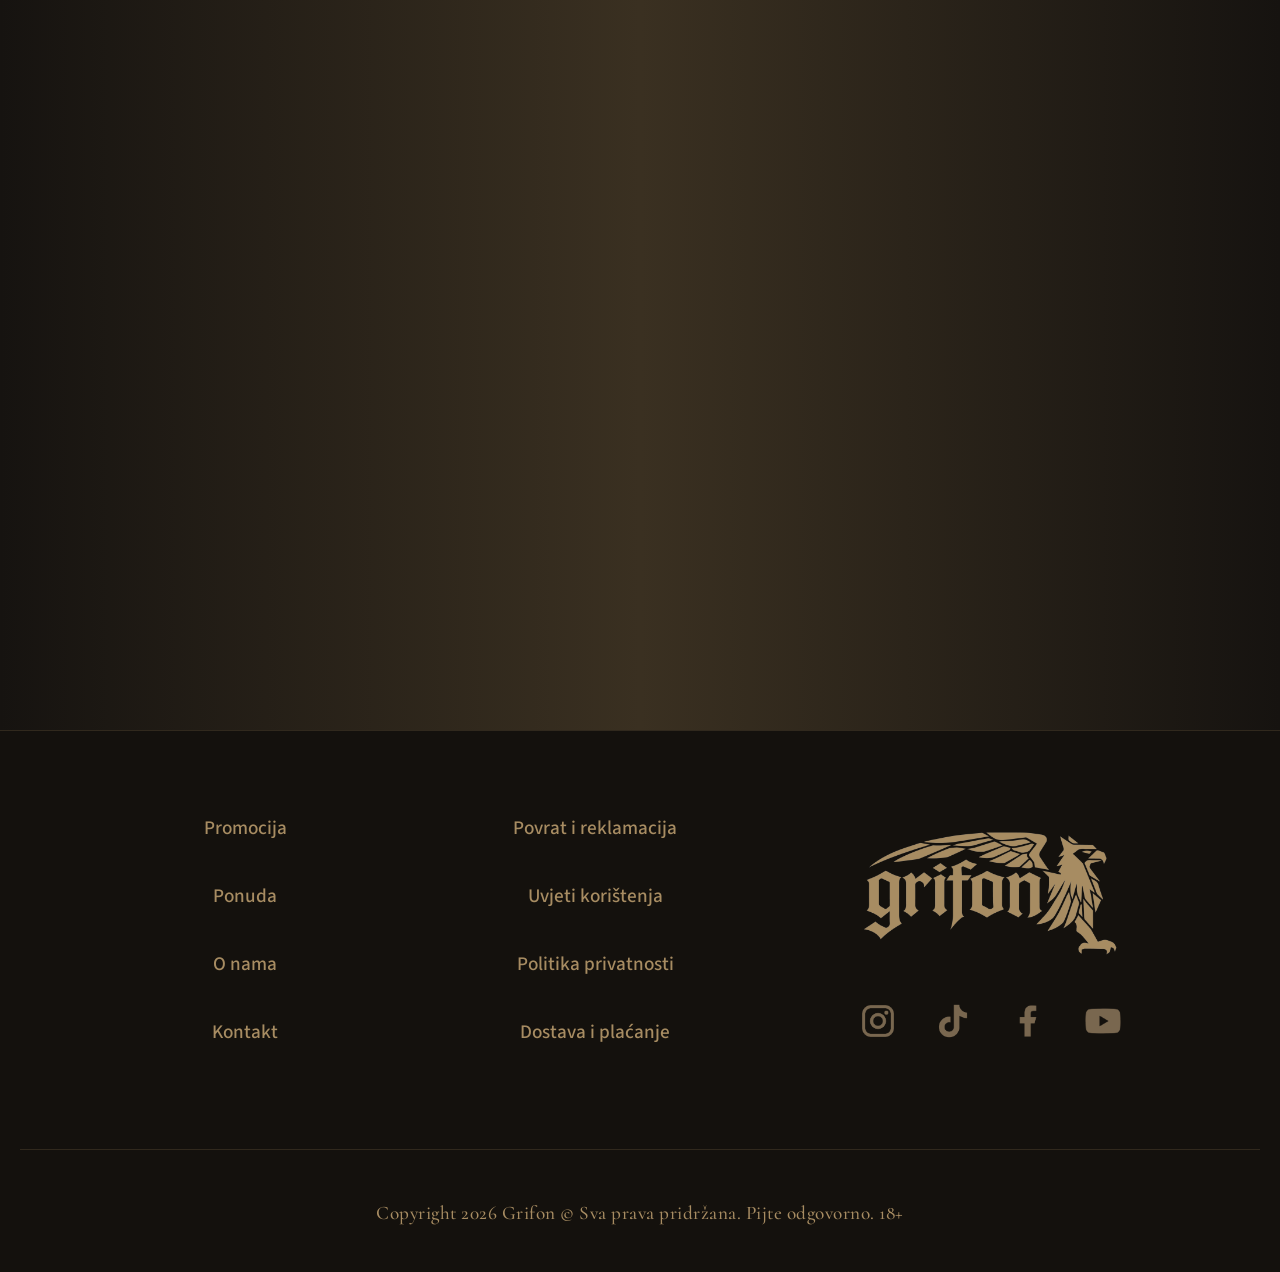
==== commit fa3122d5: "Update index.html" ====
--- a/index.html
+++ b/index.html
@@ -2,7 +2,6 @@
 <head>
    <meta charset="UTF-8">
    <meta name="viewport" content="width=device-width, initial-scale=1.0">
-   <meta name="format-detection" content="telephone=no">
    <title>Grifon</title>
    <link rel="icon" type="image/png" href="slike/favicon.png">
    <link rel="preconnect" href="https://fonts.googleapis.com">
